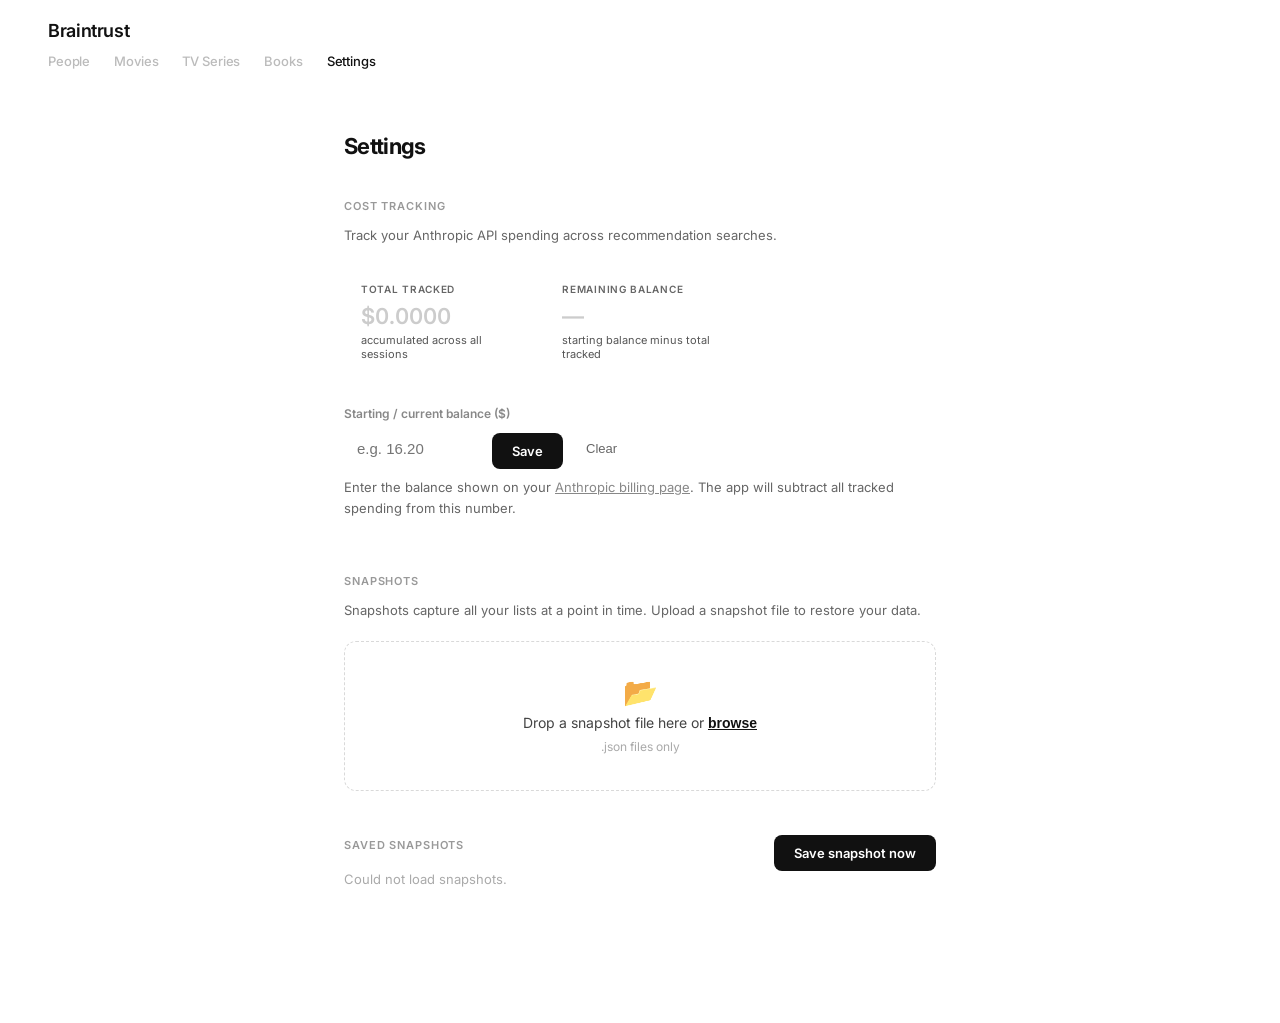
==== settings.html @ 2f17601c "v1.2.0 — Batch recommendations, cost tracking, model toggle, grain persistence - Recommendation engi" ====
<!DOCTYPE html>
<html lang="en">
<head>
  <meta charset="UTF-8" />
  <meta name="viewport" content="width=device-width, initial-scale=1.0" />
  <title>Braintrust — Settings</title>
  <link rel="icon" type="image/svg+xml" href="favicon.svg" />
  <link rel="preconnect" href="https://fonts.googleapis.com" />
  <link rel="preconnect" href="https://fonts.gstatic.com" crossorigin />
  <link href="https://fonts.googleapis.com/css2?family=Inter:wght@300;400;500;600;900&family=Oswald:wght@700&family=Playfair+Display:wght@800&display=swap" rel="stylesheet" />
  <link rel="stylesheet" href="styles.css" />
</head>
<body>
  <header>
    <h1>Braintrust</h1>
    <nav>
      <a href="index.html" class="nav-link">People</a>
      <a href="movies.html" class="nav-link">Movies</a>
      <a href="tv-series.html" class="nav-link">TV Series</a>
      <a href="books.html" class="nav-link">Books</a>
      <a href="settings.html" class="nav-link active">Settings</a>
    </nav>
  </header>

  <main class="settings-main">
    <h2 class="settings-title">Settings</h2>

    <section class="settings-section">
      <h3 class="settings-section-title">Cost Tracking</h3>
      <p class="settings-section-desc">Track your Anthropic API spending across recommendation searches.</p>

      <div class="cost-tracking-grid">
        <div class="cost-stat-card" id="cost-stat-tracked">
          <div class="cost-stat-label">Total tracked</div>
          <div class="cost-stat-value" id="cost-total-tracked">—</div>
          <div class="cost-stat-sub">accumulated across all sessions</div>
        </div>
        <div class="cost-stat-card" id="cost-stat-remaining">
          <div class="cost-stat-label">Remaining balance</div>
          <div class="cost-stat-value" id="cost-remaining-value">—</div>
          <div class="cost-stat-sub">starting balance minus total tracked</div>
        </div>
      </div>

      <div class="cost-balance-row">
        <label class="settings-label" for="starting-balance-input">Starting / current balance ($)</label>
        <div class="cost-balance-input-row">
          <input type="number" id="starting-balance-input" class="cost-balance-input" min="0" step="0.01" placeholder="e.g. 16.20" />
          <button class="snap-restore-btn" id="save-balance-btn">Save</button>
          <button class="cost-balance-clear-btn" id="clear-balance-btn">Clear</button>
        </div>
        <p class="settings-section-desc" style="margin-top:8px">Enter the balance shown on your <a href="https://console.anthropic.com/settings/billing" target="_blank" class="settings-link">Anthropic billing page</a>. The app will subtract all tracked spending from this number.</p>
      </div>
    </section>

    <section class="settings-section">
      <h3 class="settings-section-title">Snapshots</h3>
      <p class="settings-section-desc">Snapshots capture all your lists at a point in time. Upload a snapshot file to restore your data.</p>

      <div class="snapshot-upload" id="snapshot-upload">
        <input type="file" id="snapshot-file" accept=".json" hidden />
        <div class="snapshot-drop-zone" id="snapshot-drop-zone">
          <span class="snapshot-drop-icon">📂</span>
          <span class="snapshot-drop-label">Drop a snapshot file here or <button class="snapshot-browse-btn" id="snapshot-browse-btn">browse</button></span>
          <span class="snapshot-drop-hint">.json files only</span>
        </div>
      </div>

      <div class="snapshot-preview" id="snapshot-preview" hidden></div>

      <div style="display:flex;align-items:center;justify-content:space-between;margin-top:40px">
        <div class="settings-section-title" style="margin-top:0">Saved snapshots</div>
        <button class="snap-restore-btn" id="save-snapshot-btn">Save snapshot now</button>
      </div>
      <div class="snapshot-list" id="snapshot-list">
        <span class="snapshot-list-empty">Loading…</span>
      </div>
    </section>
  </main>

  <script src="settings-app.js"></script>
</body>
</html>
---- styles.css ----
*, *::before, *::after {
  box-sizing: border-box;
  margin: 0;
  padding: 0;
}

html, body {
  min-height: 100%;
}

body {
  font-family: 'Inter', sans-serif;
  background: #fff;
  color: #111;
  -webkit-font-smoothing: antialiased;
}

header {
  padding: 20px 48px 16px;
  display: flex;
  flex-wrap: wrap;
  align-items: flex-start;
  gap: 0;
}

.header-grid-nav {
  display: none;
  gap: 4px;
  margin-top: 10px;
  width: 100%;
  opacity: 0;
  transform: translateY(-4px);
  transition: opacity 0.2s ease, transform 0.2s ease;
}

.header-grid-nav.visible {
  display: flex;
  opacity: 1;
  transform: translateY(0);
}

.grid-nav-btn.compact {
  padding: 6px 14px;
  font-size: 12px;
  border-radius: 8px;
}

.grid-nav-btn.compact .grid-nav-icon {
  font-size: 16px;
}

header h1 {
  font-size: 18px;
  font-weight: 600;
  letter-spacing: -0.02em;
  color: #111;
  width: 100%;
}

nav {
  display: flex;
  gap: 24px;
  margin-top: 12px;
}

.nav-link {
  font-size: 13px;
  font-weight: 500;
  color: #bbb;
  text-decoration: none;
  letter-spacing: -0.01em;
}

.nav-link.active {
  color: #111;
}

.nav-link:hover {
  color: #111;
}

main {
  padding: 0 48px 80px;
  min-height: 100vh;
}

.recommendation {
  margin-top: 40px;
  margin-bottom: 64px;
}

.rec-banner {
  position: relative;
  border-radius: 12px;
  overflow: hidden;
}

.rec-bg {
  position: absolute;
  inset: -10%;
  background-size: cover;
  background-position: center;
  filter: blur(32px);
  opacity: 0.55;
}

.rec-overlay {
  position: absolute;
  inset: 0;
  background: linear-gradient(105deg, rgba(0,0,0,0.72) 0%, rgba(0,0,0,0.35) 100%);
}

.rec-content {
  position: relative;
  z-index: 1;
  display: flex;
  align-items: stretch;
  gap: 48px;
  padding: 32px;
}

.rec-poster-wrap {
  position: relative;
  flex-shrink: 0;
  width: 180px;
  aspect-ratio: 2 / 3;
  isolation: isolate;
  box-shadow: 0 16px 48px rgba(0,0,0,0.5);
  border-radius: 4px;
  overflow: hidden;
}

.rec-poster {
  display: block;
  width: 100%;
  height: 100%;
  object-fit: cover;
}

.rec-info {
  display: flex;
  flex-direction: column;
  gap: 0;
}

.rec-heading-row {
  display: flex;
  align-items: center;
  gap: 14px;
  margin-bottom: 14px;
}

.rec-toggle-row {
  display: flex;
  align-items: center;
  gap: 7px;
  margin-bottom: 10px;
  cursor: pointer;
  font-size: 12px;
  color: #888;
  width: fit-content;
}

.rec-toggle-check {
  cursor: pointer;
  accent-color: #888;
}

.rec-enable-toggle {
  display: flex;
  align-items: center;
  cursor: pointer;
  opacity: 0.4;
  transition: opacity 0.15s;
}

.rec-enable-toggle:hover {
  opacity: 0.7;
}

.rec-enable-toggle input {
  width: 14px;
  height: 14px;
  cursor: pointer;
  accent-color: #888;
}


.rec-right-group {
  margin-left: auto;
  display: flex;
  align-items: center;
  gap: 16px;
}

.rec-cost-hint {
  font-size: 11px;
  color: #555;
  letter-spacing: 0.02em;
  white-space: nowrap;
}

.rec-cost-session {
  color: #444;
}

.rec-cost-total {
  color: #3a3a3a;
}

.rec-cost-line2 {
  font-size: 10px;
  color: #444;
  margin-top: 2px;
  display: block;
}

.rec-cost-remaining {
  color: #4a7;
}

.rec-cost-remaining.rec-cost-low {
  color: #c55;
}

.rec-model-toggle {
  display: flex;
  align-items: center;
  gap: 8px;
  cursor: pointer;
  user-select: none;
}

.rec-model-label {
  font-size: 11px;
  font-weight: 600;
  letter-spacing: 0.05em;
  text-transform: uppercase;
  color: #444;
  transition: color 0.2s;
}

.rec-model-label.active {
  color: #ccc;
}

.rec-model-switch {
  width: 36px;
  height: 20px;
  background: rgba(255,255,255,0.1);
  border-radius: 10px;
  position: relative;
  transition: background 0.25s;
  flex-shrink: 0;
}

.rec-model-switch.on {
  background: #4a9;
}

.rec-model-knob {
  position: absolute;
  top: 2px;
  left: 2px;
  width: 16px;
  height: 16px;
  background: #fff;
  border-radius: 50%;
  transition: transform 0.25s;
  box-shadow: 0 1px 3px rgba(0,0,0,0.4);
}

.rec-model-switch.on .rec-model-knob {
  transform: translateX(16px);
}

.rec-heading {
  font-family: 'Playfair Display', Georgia, serif;
  font-size: 22px;
  font-weight: 800;
  letter-spacing: -0.02em;
  color: #999;
  line-height: 1;
}

.watchlist-toggle {
  margin-left: 12px;
  display: flex;
  align-items: center;
  gap: 5px;
  background: none;
  border: none;
  cursor: pointer;
  font-family: 'Inter', sans-serif;
  font-size: 12px;
  font-weight: 500;
  color: #ccc;
  letter-spacing: -0.01em;
  padding: 0;
  transition: color 0.15s;
}

.watchlist-toggle:hover {
  color: #888;
}

.watchlist-toggle.has-items {
  color: rgba(80,200,140,0.8);
}

.watchlist-toggle.has-items:hover {
  color: rgba(80,200,140,1);
}

.watchlist-toggle.active {
  color: rgba(80,200,140,0.95);
}

.watchlist-count {
  font-size: 11px;
}

.ban-toggle {
  margin-left: auto;
  display: flex;
  align-items: center;
  gap: 5px;
  background: none;
  border: none;
  cursor: pointer;
  font-family: 'Inter', sans-serif;
  font-size: 12px;
  font-weight: 500;
  color: #ccc;
  letter-spacing: -0.01em;
  padding: 0;
  transition: color 0.15s;
}

.ban-toggle:hover {
  color: #888;
}

.ban-toggle.has-banned {
  color: rgba(220, 80, 80, 0.7);
}

.ban-toggle.has-banned:hover {
  color: rgba(220, 80, 80, 1);
}

.ban-toggle.active {
  color: rgba(220, 80, 80, 0.9);
}

.ban-count {
  font-size: 11px;
}

.rec-title {
  font-family: 'Playfair Display', Georgia, serif;
  font-weight: 800;
  font-size: 42px;
  color: #fff;
  letter-spacing: -0.01em;
  line-height: 1.1;
}

.rec-meta {
  font-size: 13px;
  color: rgba(255,255,255,0.55);
  margin-top: 8px;
}

.rec-reason {
  margin-top: 16px;
  font-size: 13px;
  line-height: 1.7;
  color: rgba(255,255,255,0.75);
  width: 360px;
}

.rec-writers {
  display: block;
  margin-top: 10px;
  font-size: 11px;
  font-weight: 500;
  letter-spacing: 0.02em;
  text-transform: uppercase;
  color: rgba(255,255,255,0.35);
}

.rec-ratings {
  display: flex;
  gap: 12px;
  margin-top: 14px;
}

.rec-rating-link {
  display: flex;
  align-items: center;
  gap: 6px;
  text-decoration: none;
  opacity: 0.85;
  transition: opacity 0.15s;
}

.rec-rating-link:hover {
  opacity: 1;
}

.rec-rating-logo {
  font-size: 10px;
  font-weight: 700;
  letter-spacing: 0.03em;
  padding: 2px 5px;
  border-radius: 3px;
}

.rec-rating-logo-imdb {
  background: #f5c518;
  color: #000;
}

.rec-rating-logo-rt {
  background: #fa320a;
  color: #fff;
}

.rec-rating-rt-icon {
  display: flex;
  align-items: center;
  line-height: 0;
}

.rec-rating-score {
  font-size: 13px;
  font-weight: 500;
  color: rgba(255,255,255,0.85);
}

.rec-poster-col {
  display: flex;
  flex-direction: column;
  justify-content: space-between;
  gap: 10px;
  flex-shrink: 0;
}

.rec-poster-buttons {
  display: flex;
  flex-direction: column;
  gap: 6px;
  width: 180px;
}

.rec-poster-buttons .rec-btn {
  display: flex;
  align-items: center;
  justify-content: center;
  gap: 7px;
  font-size: 13px;
  height: 36px;
  padding: 0 12px;
  flex: none;
}

.rec-buttons {
  display: flex;
  gap: 10px;
  margin-top: 28px;
}

.rec-btn {
  font-family: 'Inter', sans-serif;
  font-size: 13px;
  font-weight: 500;
  letter-spacing: -0.01em;
  padding: 10px 20px;
  border-radius: 6px;
  border: none;
  cursor: pointer;
  transition: opacity 0.15s;
  white-space: nowrap;
  flex: 1;
  text-align: center;
}

.rec-btn:hover {
  opacity: 0.8;
}

.rec-info-buttons {
  display: flex;
  gap: 8px;
  margin-top: 24px;
}

.rec-info-buttons .rec-btn {
  flex: none;
  display: flex;
  align-items: center;
  gap: 6px;
  font-size: 13px;
  height: 36px;
  padding: 0 14px;
  white-space: nowrap;
}

.rec-btn-primary {
  background: #fff;
  color: #111;
}

.rec-btn-secondary {
  background: rgba(255,255,255,0.15);
  color: #fff;
}

.rec-btn-ban {
  background: rgba(255,60,60,0.18);
  color: rgba(255,120,120,0.9);
}

.rec-btn-watchlist {
  background: rgba(80,200,140,0.18);
  color: rgba(80,200,140,0.95);
}

.rec-btn-maybe {
  background: rgba(160,120,255,0.18);
  color: rgba(180,140,255,0.95);
}

.rec-btn-meh {
  background: rgba(180,180,180,0.18);
  color: rgba(200,200,200,0.95);
}

.banned-overlay {
  position: absolute;
  inset: 0;
  display: flex;
  align-items: center;
  justify-content: center;
  background: rgba(0,0,0,0.38);
  pointer-events: none;
}

.rec-empty {
  font-size: 13px;
  color: #bbb;
}

.rec-banner-loading {
  background: #1a1a1a;
  border-radius: 12px;
  overflow: hidden;
}

.rec-skel-content {
  display: flex;
  align-items: stretch;
  gap: 48px;
  padding: 32px;
  box-sizing: border-box;
}

.rec-skel-poster {
  flex-shrink: 0;
  width: 180px;
  aspect-ratio: 2 / 3;
  border-radius: 4px;
  background: #2e2e2e;
}

.rec-skel-info {
  flex: 1;
  display: flex;
  flex-direction: column;
  min-width: 0;
}

.rec-skel-stills {
  display: flex;
  gap: 6px;
  height: 380px;
  flex-shrink: 0;
  max-width: 55%;
  margin-left: auto;
  overflow: hidden;
  align-self: center;
}

.rec-skel-bar {
  border-radius: 4px;
  background: #2e2e2e;
}

.rec-skel-poster,
.rec-skel-bar {
  position: relative;
  overflow: hidden;
}

.rec-skel-poster::after,
.rec-skel-bar::after {
  content: '';
  position: absolute;
  inset: 0;
  background: linear-gradient(90deg, transparent 0%, rgba(255,255,255,0.07) 50%, transparent 100%);
  background-size: 200% 100%;
  animation: skel-shimmer 1.8s ease-in-out infinite;
}

@keyframes skel-shimmer {
  0%   { background-position: 200% 0; }
  100% { background-position: -200% 0; }
}

.rec-banner-error {
  min-height: 80px;
  border-radius: 12px;
  background: rgba(0,0,0,0.04);
  display: flex;
  align-items: center;
  gap: 16px;
  padding: 0 24px;
  font-size: 13px;
  color: #bbb;
}

.rec-stills {
  display: flex;
  flex-direction: row;
  align-items: center;
  gap: 6px;
  margin-left: auto;
  align-self: center;
  flex-shrink: 0;
  height: 380px;
  overflow-x: auto;
  overflow-y: hidden;
  scrollbar-width: none;
  mask-image: linear-gradient(to left, transparent 0%, black 8%, black 80%, transparent 100%);
  -webkit-mask-image: linear-gradient(to left, transparent 0%, black 8%, black 80%, transparent 100%);
  padding-right: 60px;
  max-width: 55%;
}

.rec-stills::-webkit-scrollbar {
  display: none;
}

.rec-still {
  height: 380px;
  width: auto;
  flex-shrink: 0;
  object-fit: cover;
  display: block;
  border-radius: 4px;
  cursor: default;
  user-select: none;
  -webkit-user-drag: none;
}

.grid-nav {
  display: flex;
  flex-direction: column;
  align-items: center;
  gap: 12px;
  margin-bottom: 48px;
  position: sticky;
  top: 0;
  left: 0;
  right: 0;
  z-index: 50;
  padding: 12px 48px;
  margin-left: -48px;
  margin-right: -48px;
  background: rgba(255, 255, 255, 0.75);
  backdrop-filter: blur(48px) saturate(180%);
  -webkit-backdrop-filter: blur(48px) saturate(180%);
  border-bottom: 1px solid rgba(0, 0, 0, 0.07);
}

.grid-nav-tab-row {
  display: flex;
  align-items: center;
  justify-content: center;
  gap: 10px;
}

.grid-nav-tabs {
  display: flex;
  justify-content: center;
  gap: 0;
  background: rgba(0,0,0,0.04);
  border-radius: 16px;
  padding: 5px;
  width: fit-content;
  position: relative;
}

.grid-nav-slider {
  position: absolute;
  top: 5px;
  height: calc(100% - 10px);
  background: #fff;
  border-radius: 12px;
  box-shadow: 0 2px 12px rgba(0,0,0,0.1), 0 1px 3px rgba(0,0,0,0.08);
  transition: left 0.3s cubic-bezier(0.23, 1, 0.32, 1), width 0.3s cubic-bezier(0.23, 1, 0.32, 1);
  pointer-events: none;
  z-index: 0;
}

.grid-sort-row {
  display: flex;
  align-items: center;
  gap: 4px;
  background: rgba(0,0,0,0.04);
  border-radius: 10px;
  padding: 3px;
}

.grid-add-btn {
  padding: 5px 18px;
  border-radius: 16px;
  border: none;
  background: rgba(0,0,0,0.04);
  font-family: 'Inter', sans-serif;
  font-size: 13px;
  font-weight: 500;
  color: #888;
  cursor: pointer;
  transition: background 0.15s, color 0.15s;
  height: 100%;
  align-self: stretch;
}

.grid-add-btn:hover {
  background: rgba(0,0,0,0.08);
  color: #333;
}

.grid-sort-btn {
  padding: 5px 14px;
  border-radius: 7px;
  border: none;
  background: transparent;
  font-family: 'Inter', sans-serif;
  font-size: 11px;
  font-weight: 500;
  color: #888;
  cursor: pointer;
  transition: background 0.15s, color 0.15s;
}

.grid-sort-btn.active {
  background: #fff;
  color: #111;
  box-shadow: 0 1px 4px rgba(0,0,0,0.1);
}

.grid-nav-btn {
  display: flex;
  align-items: center;
  gap: 9px;
  padding: 11px 22px;
  border-radius: 12px;
  border: none;
  background: transparent;
  font-family: 'Inter', sans-serif;
  font-size: 13px;
  font-weight: 500;
  letter-spacing: -0.01em;
  color: #999;
  cursor: pointer;
  transition: color 0.2s, background 0.2s, box-shadow 0.2s;
  white-space: nowrap;
}

.grid-nav-icon {
  font-size: 24px;
  line-height: 1;
}

.grid-nav-btn:hover {
  color: #333;
}

.grid-nav-btn {
  position: relative;
  z-index: 1;
}

.grid-nav-btn.active {
  color: #111;
}

.grid-nav-btn.drop-target {
  outline: 2px dashed rgba(0,0,0,0.15);
  outline-offset: -3px;
  transition: outline-color 0.15s, background 0.15s, transform 0.15s;
}

.grid-nav-btn.drop-hover {
  outline-color: rgba(0,0,0,0.5);
  background: rgba(0,0,0,0.06);
  transform: scale(1.06);
  color: #111;
}

.grid-nav-count {
  font-size: 11px;
  font-weight: 600;
  letter-spacing: 0;
  padding: 2px 7px;
  border-radius: 20px;
  background: rgba(0,0,0,0.07);
  color: #777;
  transition: background 0.2s, color 0.2s;
}

.grid-nav-btn.active .grid-nav-count {
  background: rgba(0,0,0,0.08);
  color: #333;
}

.grid {
  display: grid;
  grid-template-columns: repeat(auto-fill, minmax(220px, 1fr));
  gap: 40px 32px;
}

.grid-empty {
  grid-column: 1 / -1;
  display: flex;
  flex-direction: column;
  align-items: center;
  justify-content: center;
  min-height: 80vh;
  gap: 20px;
  user-select: none;
}

.grid-empty img {
  width: 660px;
  opacity: 0.85;
}

.grid-empty-label {
  font-family: 'Inter', sans-serif;
  font-size: 15px;
  font-weight: 500;
  color: #bbb;
  letter-spacing: 0.01em;
}

.card {
  display: flex;
  flex-direction: column;
  gap: 14px;
}

.card-image {
  width: 100%;
  aspect-ratio: 1 / 1;
  object-fit: cover;
  user-select: none;
  -webkit-user-drag: none;
  display: block;
  background: #f0f0f0;
}

.movie-poster {
  aspect-ratio: 2 / 3;
  display: block;
  width: 100%;
}

.poster-wrap {
  position: relative;
  display: block;
}

.card-remove-btn {
  position: absolute;
  top: 6px;
  right: 6px;
  width: 26px;
  height: 26px;
  border-radius: 50%;
  border: none;
  background: rgba(0,0,0,0.6);
  color: rgba(255,255,255,0.85);
  font-size: 11px;
  line-height: 1;
  cursor: pointer;
  opacity: 0;
  transition: opacity 0.15s ease;
  display: flex;
  align-items: center;
  justify-content: center;
  z-index: 10;
}

.movie-card:hover .card-remove-btn {
  opacity: 1;
}

.card-remove-btn:hover {
  background: rgba(220,50,50,0.75);
  color: #fff;
}

/* Standards shelf */
#standards-wrap {
  margin-bottom: 40px;
}

.standards-header {
  display: flex;
  align-items: baseline;
  gap: 10px;
  margin-bottom: 16px;
}

.standards-title {
  font-family: 'Inter', sans-serif;
  font-size: 11px;
  font-weight: 600;
  letter-spacing: 0.08em;
  text-transform: uppercase;
  color: #999;
}

.standards-count {
  font-family: 'Inter', sans-serif;
  font-size: 11px;
  color: #bbb;
}

.standards-slots {
  display: grid;
  grid-template-columns: repeat(12, 1fr);
  gap: 10px;
}

.standards-slot {
  aspect-ratio: 2 / 3;
  border-radius: 6px;
  overflow: hidden;
  position: relative;
}

.standards-slot.empty {
  background: rgba(0,0,0,0.04);
  border: 1.5px dashed rgba(0,0,0,0.12);
  display: flex;
  align-items: center;
  justify-content: center;
  transition: border-color 0.15s, background 0.15s;
}

#standards-wrap.drag-active .standards-slot.empty {
  border-color: rgba(0,0,0,0.25);
  background: rgba(0,0,0,0.06);
}

#standards-wrap.drag-active .standards-slot.empty.drop-hover {
  border-color: #ffd700;
  background: rgba(255,215,0,0.1);
}

#standards-wrap.drag-active .standards-slot.empty.drop-hover .standards-slot-plus {
  color: #ffd700;
}

.standards-slot-plus {
  font-size: 18px;
  color: rgba(0,0,0,0.15);
  line-height: 1;
  pointer-events: none;
}

.standards-slot.filled {
  cursor: grab;
}

.standards-slot.filled:active {
  cursor: grabbing;
}

.standards-slot.filled img {
  width: 100%;
  height: 100%;
  object-fit: cover;
  display: block;
}

.standards-slot-remove {
  position: absolute;
  top: 3px;
  right: 3px;
  width: 20px;
  height: 20px;
  border-radius: 50%;
  border: none;
  background: rgba(0,0,0,0.6);
  color: rgba(255,255,255,0.9);
  font-size: 9px;
  cursor: pointer;
  opacity: 0;
  display: flex;
  align-items: center;
  justify-content: center;
  transition: opacity 0.15s;
  z-index: 2;
}

.standards-slot.filled:hover .standards-slot-remove {
  opacity: 1;
}

/* Star button on collection cards */
.card-star-btn {
  position: absolute;
  top: 6px;
  left: 6px;
  width: 26px;
  height: 26px;
  border-radius: 50%;
  border: none;
  background: rgba(0,0,0,0.55);
  color: rgba(255,220,50,0.5);
  font-size: 13px;
  line-height: 1;
  cursor: pointer;
  opacity: 0;
  transition: opacity 0.15s, color 0.15s;
  display: flex;
  align-items: center;
  justify-content: center;
  z-index: 10;
}

.movie-card:hover .card-star-btn {
  opacity: 1;
}

.card-star-btn.active {
  opacity: 1;
  color: #ffd700;
}

.card-star-btn:hover {
  color: #ffd700;
}

.poster-texture {
  position: absolute;
  inset: 0;
  pointer-events: none;
  background-size: 100% 100%;
  opacity: 0.45;
  transition: opacity 0.4s ease;
}

.poster-texture-hl {
  mix-blend-mode: screen;
  opacity: 0.50;
}

.poster-texture-sh {
  mix-blend-mode: multiply;
}

#undo-toast {
  position: fixed;
  bottom: 32px;
  left: 50%;
  transform: translateX(-50%) translateY(12px);
  background: #1a1a1a;
  border: 1px solid rgba(255,255,255,0.1);
  color: #eee;
  padding: 12px 16px;
  border-radius: 10px;
  display: flex;
  align-items: center;
  gap: 14px;
  font-family: 'Inter', sans-serif;
  font-size: 13px;
  opacity: 0;
  pointer-events: none;
  transition: opacity 0.2s ease, transform 0.2s ease;
  z-index: 1000;
  white-space: nowrap;
  box-shadow: 0 4px 24px rgba(0,0,0,0.4);
}

#undo-toast.visible {
  opacity: 1;
  transform: translateX(-50%) translateY(0);
  pointer-events: auto;
}

#undo-toast button {
  background: rgba(255,255,255,0.12);
  border: none;
  color: #fff;
  font-family: 'Inter', sans-serif;
  font-size: 12px;
  font-weight: 600;
  padding: 4px 10px;
  border-radius: 5px;
  cursor: pointer;
  letter-spacing: 0.02em;
}

#undo-toast button:hover {
  background: rgba(255,255,255,0.22);
}

/* Settings */
.settings-main {
  max-width: 640px;
  margin: 0 auto;
  padding: 48px 24px 80px;
}

.settings-title {
  font-family: 'Inter', sans-serif;
  font-size: 22px;
  font-weight: 700;
  letter-spacing: -0.03em;
  color: #111;
  margin-bottom: 40px;
}

.settings-section {
  margin-bottom: 56px;
}

.cost-tracking-grid {
  display: grid;
  grid-template-columns: repeat(3, 1fr);
  gap: 12px;
  margin-bottom: 28px;
}

.cost-stat-card {
  background: rgba(255,255,255,0.04);
  border: 1px solid rgba(255,255,255,0.07);
  border-radius: 10px;
  padding: 16px;
}

.cost-stat-label {
  font-size: 10px;
  font-weight: 600;
  letter-spacing: 0.07em;
  text-transform: uppercase;
  color: #666;
  margin-bottom: 8px;
}

.cost-stat-month {
  font-weight: 400;
  letter-spacing: 0;
  text-transform: none;
  color: #555;
}

.cost-stat-value {
  font-size: 22px;
  font-weight: 600;
  color: #ccc;
  margin-bottom: 4px;
  font-variant-numeric: tabular-nums;
}

.cost-stat-sub {
  font-size: 11px;
  color: #555;
}

.cost-balance-row {
  margin-top: 4px;
}

.settings-label {
  display: block;
  font-size: 12px;
  font-weight: 600;
  color: #888;
  margin-bottom: 8px;
}

.cost-balance-input-row {
  display: flex;
  align-items: center;
  gap: 8px;
}

.cost-balance-input {
  width: 140px;
  padding: 8px 12px;
  background: rgba(255,255,255,0.06);
  border: 1px solid rgba(255,255,255,0.1);
  border-radius: 8px;
  color: #ccc;
  font-size: 15px;
  font-variant-numeric: tabular-nums;
}

.cost-balance-input:focus {
  outline: none;
  border-color: rgba(255,255,255,0.2);
}

.cost-balance-clear-btn {
  background: none;
  border: 1px solid rgba(255,255,255,0.1);
  border-radius: 8px;
  color: #666;
  font-size: 13px;
  padding: 8px 14px;
  cursor: pointer;
}

.cost-balance-clear-btn:hover {
  color: #aaa;
  border-color: rgba(255,255,255,0.2);
}

.settings-link {
  color: #888;
  text-decoration: underline;
}

.settings-checkbox-row {
  display: flex;
  align-items: center;
  gap: 10px;
  cursor: pointer;
}

.settings-checkbox-label {
  font-size: 13px;
  color: #aaa;
}

.settings-section-title {
  font-family: 'Inter', sans-serif;
  font-size: 11px;
  font-weight: 600;
  letter-spacing: 0.08em;
  text-transform: uppercase;
  color: #999;
  margin-bottom: 12px;
}

.settings-section-desc {
  font-size: 13px;
  color: #666;
  line-height: 1.6;
  margin-bottom: 20px;
}

.snapshot-drop-zone {
  border: 1.5px dashed rgba(0,0,0,0.15);
  border-radius: 12px;
  padding: 36px 24px;
  display: flex;
  flex-direction: column;
  align-items: center;
  gap: 8px;
  cursor: pointer;
  transition: border-color 0.15s, background 0.15s;
}

.snapshot-drop-zone.drag-over {
  border-color: #666;
  background: rgba(0,0,0,0.03);
}

.snapshot-drop-icon {
  font-size: 28px;
  line-height: 1;
}

.snapshot-drop-label {
  font-size: 14px;
  color: #444;
}

.snapshot-browse-btn {
  background: none;
  border: none;
  color: #111;
  font-size: 14px;
  font-weight: 600;
  cursor: pointer;
  text-decoration: underline;
  padding: 0;
}

.snapshot-drop-hint {
  font-size: 12px;
  color: #aaa;
}

.snapshot-preview {
  margin-top: 16px;
  background: #f5f5f5;
  border-radius: 10px;
  padding: 20px;
}

.snap-preview-header {
  margin-bottom: 16px;
}

.snap-preview-label {
  font-size: 14px;
  font-weight: 600;
  color: #111;
  margin-bottom: 6px;
}

.snap-preview-counts {
  display: flex;
  gap: 16px;
  font-size: 13px;
  color: #555;
  flex-wrap: wrap;
}

.snap-restore-btn {
  margin-top: 4px;
  background: #111;
  color: #fff;
  border: none;
  border-radius: 8px;
  padding: 10px 20px;
  font-family: 'Inter', sans-serif;
  font-size: 13px;
  font-weight: 600;
  cursor: pointer;
  transition: background 0.15s;
}

.snap-restore-btn:hover {
  background: #333;
}

.snap-restore-btn:disabled {
  background: #4caf50;
  cursor: default;
}

.snap-error {
  font-size: 13px;
  color: #c00;
}

.snapshot-list {
  display: flex;
  flex-direction: column;
  gap: 8px;
}

.snapshot-list-empty {
  font-size: 13px;
  color: #aaa;
}

.snap-row {
  display: flex;
  align-items: center;
  justify-content: space-between;
  gap: 16px;
  padding: 14px 16px;
  background: #f5f5f5;
  border-radius: 10px;
}

.snap-row-info {
  display: flex;
  flex-direction: column;
  gap: 4px;
  min-width: 0;
}

.snap-row-label {
  font-size: 13px;
  font-weight: 500;
  color: #111;
  white-space: nowrap;
  overflow: hidden;
  text-overflow: ellipsis;
}

.snap-row-counts {
  font-size: 12px;
  color: #888;
}

.snap-row-btn {
  flex-shrink: 0;
  background: #111;
  color: #fff;
  border: none;
  border-radius: 7px;
  padding: 7px 14px;
  font-family: 'Inter', sans-serif;
  font-size: 12px;
  font-weight: 600;
  cursor: pointer;
  transition: background 0.15s;
}

.snap-row-btn:hover {
  background: #333;
}

.snap-row-btn:disabled {
  background: #4caf50;
  cursor: default;
}

.grain-control {
  position: fixed;
  top: 68px;
  right: 48px;
  display: flex;
  align-items: center;
  gap: 12px;
  z-index: 10;
}

.texture-toggle {
  font-family: 'Inter', sans-serif;
  font-size: 13px;
  font-weight: 500;
  letter-spacing: -0.01em;
  color: #111;
  background: none;
  border: none;
  cursor: pointer;
  padding: 0;
  transition: color 0.15s;
  white-space: nowrap;
}

.texture-toggle.inactive {
  color: #bbb;
}

.texture-toggle:hover {
  color: #111;
}

.grain-slider {
  width: 72px;
  height: 2px;
  -webkit-appearance: none;
  appearance: none;
  background: #ccc;
  outline: none;
  cursor: pointer;
  transition: opacity 0.2s;
}

.grain-slider:disabled {
  opacity: 0.25;
  cursor: default;
}

.grain-value {
  font-family: 'Inter', sans-serif;
  font-size: 11px;
  font-weight: 500;
  color: #bbb;
  letter-spacing: -0.01em;
  min-width: 30px;
  text-align: right;
}

.grain-label {
  font-family: 'Inter', sans-serif;
  font-size: 13px;
  font-weight: 500;
  letter-spacing: -0.01em;
  color: #bbb;
}

.grain-slider::-webkit-slider-thumb {
  -webkit-appearance: none;
  width: 10px;
  height: 10px;
  border-radius: 50%;
  background: #111;
  cursor: pointer;
}

.grain-slider::-moz-range-thumb {
  width: 10px;
  height: 10px;
  border-radius: 50%;
  background: #111;
  border: none;
  cursor: pointer;
}

.movie-card,
.people-card {
  position: relative;
  background: #fff;
  box-shadow: 0 2px 12px rgba(0,0,0,0.1);
  will-change: transform;
  border-bottom-left-radius: 8px;
  border-bottom-right-radius: 8px;
  overflow: hidden;
}

.movie-card {
  gap: 8px;
}

.movie-card .card-info {
  padding: 0 0 8px 4px;
  margin-top: 0;
  background: #fff;
}

.people-card .card-info {
  padding: 0 0 8px 4px;
  margin-top: 0;
}

.movie-card .card-name {
  font-family: 'Playfair Display', Georgia, serif;
  font-weight: 800;
  font-size: 14px;
  letter-spacing: 0;
}

.people-card .card-name {
  font-family: 'Playfair Display', Georgia, serif;
  font-weight: 600;
  font-size: 14px;
  letter-spacing: 0;
}

.movie-card .card-trade {
  font-size: 12px;
  margin-top: 0;
}

.people-card .card-trade {
  font-size: 12px;
  margin-top: 0;
}

.card-sheen {
  position: absolute;
  inset: 0;
  pointer-events: none;
  opacity: 0;
  transition: opacity 0.3s ease;
  z-index: 2;
}

.card-info {
  display: flex;
  flex-direction: column;
  gap: 0;
}

.card-name {
  font-size: 14px;
  font-weight: 500;
  letter-spacing: -0.01em;
  color: #111;
}

.card-trade {
  font-size: 13px;
  font-weight: 400;
  color: #888;
}

/* Modal */

.modal-backdrop {
  display: none;
  position: fixed;
  inset: 0 0 500px 0;
  background: rgba(0, 0, 0, 0.25);
  backdrop-filter: blur(12px);
  -webkit-backdrop-filter: blur(12px);
  z-index: 100;
  align-items: center;
  justify-content: center;
}

.modal-backdrop.open {
  display: flex;
  gap: 16px;
}

.modal {
  position: relative;
  background: #fff;
  max-width: 780px;
  width: calc(100% - 48px);
  max-height: calc(100vh - 500px - 48px);
  overflow-y: auto;
}

.modal-body {
  display: flex;
  flex-direction: row;
  align-items: stretch;
}

/* Person nav tiles */

.modal-nav {
  width: 120px;
  flex-shrink: 0;
  display: flex;
  flex-direction: column;
  gap: 10px;
  cursor: pointer;
  opacity: 0.5;
  transition: opacity 0.2s;
  align-self: center;
}

.modal-nav:hover {
  opacity: 1;
}

.modal-nav:empty {
  pointer-events: none;
}

.modal-nav-img {
  width: 100%;
  aspect-ratio: 1 / 1;
  object-fit: cover;
  display: block;
  background: #f0f0f0;
}

.modal-nav-name {
  display: block;
  font-size: 11px;
  font-weight: 500;
  color: #fff;
  letter-spacing: -0.01em;
  text-align: center;
  margin-top: 8px;
}

.modal-nav-trade {
  display: block;
  font-size: 11px;
  color: rgba(255,255,255,0.6);
  text-align: center;
  margin-top: 2px;
}

.modal-close {
  position: absolute;
  top: 16px;
  right: 16px;
  background: none;
  border: none;
  font-size: 16px;
  color: #888;
  cursor: pointer;
  padding: 4px;
  line-height: 1;
  z-index: 1;
}

.modal-close:hover {
  color: #111;
}

.modal-image {
  width: 280px;
  flex-shrink: 0;
  display: block;
  object-fit: cover;
  object-position: top;
  align-self: flex-start;
  aspect-ratio: 3 / 4;
}

.modal-info {
  flex: 1;
  padding: 32px 32px 32px;
  display: flex;
  flex-direction: column;
  gap: 4px;
  overflow-y: auto;
}

.modal-name {
  font-size: 16px;
  font-weight: 500;
  letter-spacing: -0.01em;
  color: #111;
}

.modal-trade {
  font-size: 13px;
  font-weight: 400;
  color: #888;
}

.modal-bio {
  margin-top: 14px;
  font-size: 13px;
  font-weight: 400;
  line-height: 1.7;
  color: #444;
}

.modal-works {
  display: none;
}

/* Gallery strip */

.gallery-strip {
  display: none;
  position: fixed;
  bottom: 0;
  left: 0;
  right: 0;
  height: 500px;
  background: #fff;
  z-index: 101;
  overflow: hidden;
}

.gallery-strip.open {
  display: flex;
  align-items: center;
  padding: 24px 0;
}

.gallery-track {
  display: flex;
  flex: 1;
  align-items: center;
  overflow-x: auto;
  scroll-behavior: smooth;
  scrollbar-width: none;
  gap: 8px;
}

.gallery-track::-webkit-scrollbar {
  display: none;
}

.gallery-track img {
  height: calc(500px - 48px);
  width: auto;
  flex-shrink: 0;
  object-fit: cover;
  display: block;
  background: #f0f0f0;
}

.gallery-arrow {
  position: relative;
  z-index: 1;
  width: 56px;
  flex-shrink: 0;
  background: #fff;
  border: none;
  font-size: 18px;
  color: #111;
  cursor: pointer;
  transition: background 0.15s;
}

.gallery-arrow:hover {
  background: #f5f5f5;
}

.card {
  cursor: pointer;
}

.sortable-ghost {
  opacity: 0;
}

.standards-slot-ghost {
  opacity: 0.3;
}

.ctx-menu {
  display: none;
  position: fixed;
  z-index: 9999;
  background: #1c1c1e;
  border: 1px solid rgba(255,255,255,0.1);
  border-radius: 10px;
  padding: 4px;
  box-shadow: 0 8px 32px rgba(0,0,0,0.6);
  min-width: 160px;
}

.ctx-item {
  display: block;
  width: 100%;
  padding: 8px 14px;
  background: none;
  border: none;
  border-radius: 7px;
  color: rgba(255,255,255,0.88);
  font-size: 13px;
  font-family: inherit;
  text-align: left;
  cursor: pointer;
  white-space: nowrap;
}

.ctx-item:hover {
  background: rgba(255,255,255,0.1);
}

.ctx-divider {
  height: 1px;
  background: rgba(255,255,255,0.1);
  margin: 4px 0;
}

/* ── Film search modal ─────────────────────────────────────────────────────── */
.search-modal-backdrop {
  position: fixed;
  inset: 0;
  z-index: 10000;
  background: rgba(0,0,0,0.6);
  display: flex;
  align-items: flex-start;
  justify-content: center;
  padding-top: 80px;
  backdrop-filter: blur(6px);
}

.search-modal {
  background: #1c1c1e;
  border: 1px solid rgba(255,255,255,0.1);
  border-radius: 16px;
  width: 560px;
  max-width: calc(100vw - 32px);
  box-shadow: 0 24px 64px rgba(0,0,0,0.7);
  overflow: hidden;
}

.search-modal-header {
  display: flex;
  align-items: center;
  gap: 12px;
  padding: 16px 16px 16px 20px;
  border-bottom: 1px solid rgba(255,255,255,0.08);
}

.search-input {
  flex: 1;
  background: none;
  border: none;
  outline: none;
  color: #fff;
  font-size: 16px;
  font-family: inherit;
  caret-color: #fff;
}

.search-input::placeholder {
  color: rgba(255,255,255,0.3);
}

.search-modal-close {
  background: none;
  border: none;
  color: rgba(255,255,255,0.4);
  font-size: 16px;
  cursor: pointer;
  padding: 4px 8px;
  border-radius: 6px;
  line-height: 1;
}

.search-modal-close:hover {
  color: #fff;
  background: rgba(255,255,255,0.08);
}

.search-results {
  max-height: 440px;
  overflow-y: auto;
  padding: 6px 0;
}

.search-empty {
  padding: 24px;
  text-align: center;
  color: rgba(255,255,255,0.35);
  font-size: 14px;
}

.search-result-row {
  display: flex;
  align-items: center;
  gap: 14px;
  padding: 8px 16px;
  cursor: pointer;
  transition: background 0.12s;
}

.search-result-row:hover {
  background: rgba(255,255,255,0.07);
}

.search-result-poster {
  flex-shrink: 0;
  width: 40px;
  height: 60px;
  border-radius: 4px;
  overflow: hidden;
  background: #2e2e2e;
}

.search-result-poster img {
  width: 100%;
  height: 100%;
  object-fit: cover;
  display: block;
}

.search-result-info {
  flex: 1;
  display: flex;
  flex-direction: column;
  gap: 3px;
  min-width: 0;
}

.search-result-title {
  font-size: 14px;
  font-weight: 500;
  color: #fff;
  white-space: nowrap;
  overflow: hidden;
  text-overflow: ellipsis;
}

.search-result-year {
  font-size: 12px;
  color: rgba(255,255,255,0.4);
}

.search-result-ratings {
  display: flex;
  flex-direction: column;
  align-items: flex-end;
  gap: 4px;
  flex-shrink: 0;
}

.search-add-btn {
  flex-shrink: 0;
  margin-left: 12px;
  padding: 6px 16px;
  background: #2d6a3f;
  color: #fff;
  border: none;
  border-radius: 7px;
  font-size: 13px;
  font-weight: 600;
  cursor: pointer;
  transition: background 0.15s;
  align-self: center;
}

.search-add-btn:hover {
  background: #38854f;
}

.search-add-btn.search-add-btn-exists {
  background: rgba(255,255,255,0.06);
  color: #666;
  cursor: default;
  font-size: 11px;
}

.search-rating-badge {
  font-size: 11px;
  font-weight: 600;
  padding: 2px 7px;
  border-radius: 5px;
  white-space: nowrap;
}

.search-rating-imdb {
  background: #f5c518;
  color: #000;
}

.search-rating-tmdb {
  background: rgba(255,255,255,0.12);
  color: rgba(255,255,255,0.8);
}

.search-rating-rt {
  background: rgba(255,255,255,0.08);
  color: rgba(255,255,255,0.7);
}

.sort-locked .movie-card,
.sort-locked .movie-card * {
  cursor: default !important;
}

.grid:not(.sort-locked) .movie-card {
  cursor: grab;
}

.grid:not(.sort-locked) .movie-card:active {
  cursor: grabbing;
}

@media (max-width: 640px) {
  header {
    padding: 32px 24px 24px;
  }

  main {
    padding: 0 24px 60px;
  }

  .grid {
    grid-template-columns: repeat(2, 1fr);
    gap: 28px 20px;
  }

  .modal-backdrop {
    inset: 0;
    backdrop-filter: none;
    -webkit-backdrop-filter: none;
    background: rgba(0, 0, 0, 0.45);
  }

  .modal {
    max-height: 90vh;
  }

  .modal-body {
    flex-direction: column;
  }

  .modal-image {
    width: 100%;
    height: 260px;
    order: -1;
  }

  .modal-info {
    padding: 20px 24px 24px;
  }

  .modal-works {
    display: grid;
    grid-template-columns: repeat(4, 1fr);
    gap: 4px;
    margin-top: 20px;
  }

  .modal-works img {
    width: 100%;
    aspect-ratio: 1 / 1;
    object-fit: cover;
    display: block;
    background: #f0f0f0;
  }

  .gallery-strip {
    display: none !important;
  }
}

/* ── Movie Modal ──────────────────────────────────────────────────────────── */

.movie-modal-backdrop {
  position: fixed;
  inset: 0;
  background: rgba(0,0,0,0.75);
  backdrop-filter: blur(8px);
  z-index: 1000;
  display: flex;
  align-items: center;
  justify-content: center;
  gap: 16px;
  padding: 40px;
  box-sizing: border-box;
}

.mm-nav-btn {
  flex-shrink: 0;
  width: 44px;
  height: 44px;
  border-radius: 50%;
  border: none;
  background: rgba(255,255,255,0.1);
  color: #fff;
  font-size: 20px;
  cursor: pointer;
  transition: background 0.15s;
  display: flex;
  align-items: center;
  justify-content: center;
  z-index: 1;
}

.mm-nav-btn:hover { background: rgba(255,255,255,0.2); }

.mm-nav-counter {
  position: absolute;
  bottom: 16px;
  left: 50%;
  transform: translateX(-50%);
  font-size: 12px;
  color: rgba(255,255,255,0.4);
  pointer-events: none;
}

.movie-modal {
  position: relative;
  background: #161616;
  border-radius: 16px;
  width: 100%;
  max-width: 900px;
  max-height: 90vh;
  overflow-y: auto;
  position: relative;
  scrollbar-width: none;
}

.movie-modal::-webkit-scrollbar { display: none; }

.movie-modal-close {
  position: sticky;
  top: 16px;
  float: right;
  margin: 16px 16px 0 0;
  width: 32px;
  height: 32px;
  border-radius: 50%;
  background: rgba(255,255,255,0.08);
  border: none;
  color: rgba(255,255,255,0.6);
  font-size: 14px;
  cursor: pointer;
  display: flex;
  align-items: center;
  justify-content: center;
  z-index: 2;
  transition: background 0.15s;
}
.movie-modal-close:hover { background: rgba(255,255,255,0.15); }

.movie-modal-body {
  display: flex;
  gap: 36px;
  padding: 32px;
  padding-top: 8px;
  clear: both;
}

.mm-poster-col { flex-shrink: 0; width: 200px; display: flex; flex-direction: column; gap: 12px; }

.mm-ratings {
  display: flex;
  flex-direction: row;
  gap: 8px;
}

.mm-rating-badge {
  display: flex;
  align-items: center;
  gap: 8px;
  padding: 8px 12px;
  border-radius: 10px;
  background: rgba(255,255,255,0.06);
  font-size: 14px;
  font-weight: 600;
  color: #fff;
  text-decoration: none;
}

.mm-rating-imdb { background: rgba(245,197,24,0.15); color: #f5c518; }
.mm-rating-imdb:hover { background: rgba(245,197,24,0.25); }

.mm-rating-logo {
  background: #f5c518;
  color: #000;
  font-size: 10px;
  font-weight: 800;
  padding: 2px 5px;
  border-radius: 4px;
  letter-spacing: 0.02em;
}

.mm-rating-rt { background: rgba(255,255,255,0.06); }
.mm-rating-rt:hover { background: rgba(255,255,255,0.12); }

.mm-poster {
  width: 200px;
  aspect-ratio: 2 / 3;
  object-fit: cover;
  border-radius: 8px;
  display: block;
}

.mm-info {
  flex: 1;
  min-width: 0;
  display: flex;
  flex-direction: column;
}

.mm-title {
  font-family: 'Playfair Display', serif;
  font-size: 28px;
  font-weight: 800;
  color: #fff;
  line-height: 1.2;
  margin-top: 4px;
}

.mm-meta {
  font-size: 13px;
  color: rgba(255,255,255,0.45);
  margin-top: 6px;
}

.mm-genres {
  display: flex;
  flex-wrap: wrap;
  gap: 6px;
  margin-top: 12px;
}

.mm-genre-tag {
  font-size: 11px;
  font-weight: 500;
  color: rgba(255,255,255,0.5);
  background: rgba(255,255,255,0.07);
  border-radius: 4px;
  padding: 3px 8px;
}

.mm-tagline {
  font-size: 14px;
  font-style: italic;
  color: rgba(255,255,255,0.55);
  margin-top: 14px;
  line-height: 1.5;
}

.mm-overview {
  font-size: 14px;
  color: rgba(255,255,255,0.75);
  line-height: 1.7;
  margin-top: 12px;
}

.mm-section-label {
  font-size: 10px;
  font-weight: 600;
  letter-spacing: 0.15em;
  text-transform: uppercase;
  color: rgba(255,255,255,0.3);
  margin-top: 28px;
  margin-bottom: 12px;
}

.mm-cast {
  display: flex;
  gap: 14px;
  overflow-x: auto;
  scrollbar-width: none;
  padding-bottom: 4px;
}
.mm-cast::-webkit-scrollbar { display: none; }

.mm-cast-item { flex-shrink: 0; width: 72px; text-align: center; text-decoration: none; color: inherit; cursor: pointer; }
.mm-cast-item:hover .mm-cast-photo { outline: 2px solid rgba(255,255,255,0.4); }
.mm-cast-item:hover .mm-cast-name  { color: rgba(255,255,255,0.95); }

.mm-cast-photo {
  width: 72px;
  height: 72px;
  border-radius: 50%;
  overflow: hidden;
  background: rgba(255,255,255,0.06);
  margin-bottom: 6px;
}
.mm-cast-photo img { width: 100%; height: 100%; object-fit: cover; display: block; }

.mm-cast-photo-blank {
  display: flex;
  align-items: center;
  justify-content: center;
  font-size: 22px;
  color: rgba(255,255,255,0.25);
}

.mm-cast-name { font-size: 11px; font-weight: 500; color: rgba(255,255,255,0.7); line-height: 1.3; }
.mm-cast-character { font-size: 10px; color: rgba(255,255,255,0.35); margin-top: 2px; line-height: 1.3; }

.mm-crew {
  display: grid;
  grid-template-columns: 1fr 1fr;
  gap: 10px 24px;
  margin-bottom: 8px;
}

.mm-crew-row { display: flex; flex-direction: column; gap: 2px; text-decoration: none; color: inherit; cursor: pointer; }
.mm-crew-row:hover .mm-crew-name { color: rgba(255,255,255,0.95); }
.mm-crew-role { font-size: 10px; font-weight: 600; letter-spacing: 0.08em; text-transform: uppercase; color: rgba(255,255,255,0.3); }
.mm-crew-name { font-size: 13px; color: rgba(255,255,255,0.7); }

.mm-loading-bar {
  height: 12px;
  border-radius: 4px;
  background: rgba(255,255,255,0.07);
  margin-top: 12px;
  width: 100%;
}
.mm-skel-rating  { width: 72px; height: 28px; border-radius: 6px; margin-top: 0; flex-shrink: 0; }
.mm-skel-tag     { width: 72px; height: 22px; border-radius: 11px; margin-top: 0; flex-shrink: 0; }
.mm-skel-tagline { width: 70%; height: 12px; margin-top: 12px; }
.mm-skel-label   { width: 60px; height: 10px; margin-top: 24px; margin-bottom: 12px; }
.mm-skel-circle  { border-radius: 50% !important; width: 72px; height: 72px; margin-top: 0; flex-shrink: 0; }
.mm-skel-cast-name { width: 80%; height: 9px; margin-top: 6px; }
.mm-skel-cast-char { width: 60%; height: 8px; margin-top: 4px; }
.mm-skel-crew-role { width: 40%; height: 9px; margin-top: 0; }
.mm-skel-crew-name { width: 55%; height: 11px; margin-top: 0; }

/* ── Cinema Persona ───────────────────────────────────────────────────────── */

#persona-wrap {
  margin: 40px 0 32px;
}

.persona-card {
  border-radius: 16px;
  overflow: hidden;
  background: #0d0d0d;
  position: relative;
}

.persona-room-wrap {
  position: relative;
  width: 100%;
  aspect-ratio: 2 / 1;
  background: #111;
  overflow: hidden;
}

.persona-room-img {
  position: absolute;
  inset: 0;
  width: 100%;
  height: 100%;
  object-fit: cover;
  opacity: 0;
  transition: opacity 1s ease;
  display: block;
}

.persona-room-img.loaded {
  opacity: 1;
}

/* Gradient vignette — always present so text stays readable */
.persona-room-wrap::after {
  content: '';
  position: absolute;
  inset: 0;
  background:
    linear-gradient(to top,  rgba(0,0,0,0.92) 0%, rgba(0,0,0,0.4) 45%, rgba(0,0,0,0.0) 70%),
    linear-gradient(to right, rgba(0,0,0,0.3) 0%, rgba(0,0,0,0) 40%);
  pointer-events: none;
  z-index: 1;
}

.persona-overlay {
  position: absolute;
  bottom: 0;
  left: 0;
  right: 0;
  padding: 40px 40px 36px;
  z-index: 2;
}

.persona-label {
  font-family: 'Inter', sans-serif;
  font-size: 10px;
  font-weight: 600;
  letter-spacing: 0.18em;
  text-transform: uppercase;
  color: rgba(255,255,255,0.45);
  margin-bottom: 6px;
}

.persona-type {
  font-family: 'Playfair Display', serif;
  font-size: 36px;
  font-weight: 800;
  color: #fff;
  line-height: 1.1;
  margin-bottom: 10px;
}

.persona-tagline {
  font-family: 'Inter', sans-serif;
  font-size: 14px;
  font-weight: 400;
  font-style: italic;
  color: rgba(255,255,255,0.7);
  margin-bottom: 10px;
  line-height: 1.5;
}

.persona-description {
  font-family: 'Inter', sans-serif;
  font-size: 13px;
  font-weight: 400;
  color: rgba(255,255,255,0.55);
  line-height: 1.65;
  max-width: 560px;
}

/* Loading shimmer */
.persona-room-shimmer {
  position: absolute;
  inset: 0;
  background: linear-gradient(90deg, #1a1a1a 25%, #252525 50%, #1a1a1a 75%);
  background-size: 200% 100%;
  animation: persona-shimmer 1.6s infinite;
}

@keyframes persona-shimmer {
  0%   { background-position: 200% 0; }
  100% { background-position: -200% 0; }
}

.persona-skel {
  background: rgba(255,255,255,0.08);
  border-radius: 4px;
  display: block;
}

/* Stats bar */
.persona-stats-bar {
  display: flex;
  flex-wrap: wrap;
  gap: 8px;
  padding: 16px 20px;
  background: rgba(0,0,0,0.35);
  border-top: 1px solid rgba(255,255,255,0.06);
}

.persona-stats-loading {
  gap: 10px;
}

.persona-stat-skel {
  height: 36px;
  width: 130px;
  border-radius: 8px;
  background: rgba(255,255,255,0.06);
  animation: persona-shimmer 1.6s infinite;
  background-size: 200% 100%;
  background-image: linear-gradient(90deg, rgba(255,255,255,0.04) 25%, rgba(255,255,255,0.09) 50%, rgba(255,255,255,0.04) 75%);
}

.persona-stat-chip {
  display: flex;
  align-items: center;
  gap: 7px;
  padding: 6px 12px;
  background: rgba(255,255,255,0.06);
  border: 1px solid rgba(255,255,255,0.08);
  border-radius: 8px;
}

.persona-stat-icon {
  font-size: 14px;
  line-height: 1;
}

.persona-stat-label {
  font-size: 13px;
  font-weight: 500;
  color: rgba(255,255,255,0.85);
}

.persona-stat-sub {
  font-size: 11px;
  color: rgba(255,255,255,0.35);
  margin-left: 2px;
}

/* Navigation arrows */
.persona-nav {
  position: absolute;
  top: 50%;
  transform: translateY(-50%);
  z-index: 3;
  background: rgba(0,0,0,0.35);
  border: 1px solid rgba(255,255,255,0.15);
  color: #fff;
  width: 40px;
  height: 40px;
  border-radius: 50%;
  font-size: 18px;
  cursor: pointer;
  display: flex;
  align-items: center;
  justify-content: center;
  opacity: 0;
  transition: opacity 0.2s, background 0.15s;
  backdrop-filter: blur(8px);
}

.persona-room-wrap:hover .persona-nav {
  opacity: 1;
}

.persona-nav:hover {
  background: rgba(0,0,0,0.6);
}

.persona-nav-prev { left: 16px; }
.persona-nav-next { right: 16px; }

.persona-refresh-btn {
  position: absolute;
  top: 14px;
  right: 14px;
  background: rgba(0,0,0,0.45);
  border: none;
  color: rgba(255,255,255,0.7);
  font-size: 18px;
  width: 32px;
  height: 32px;
  border-radius: 50%;
  cursor: pointer;
  display: flex;
  align-items: center;
  justify-content: center;
  opacity: 0;
  transition: opacity 0.2s, color 0.15s;
  z-index: 4;
}
.persona-room-wrap:hover .persona-refresh-btn { opacity: 1; }
.persona-refresh-btn:hover { color: #fff; }

.persona-prompt {
  display: flex;
  align-items: center;
  justify-content: center;
  min-height: 120px;
  background: rgba(0,0,0,0.04);
  border-radius: 12px;
}
.persona-generate-btn {
  background: none;
  border: 1px solid rgba(0,0,0,0.15);
  border-radius: 20px;
  padding: 10px 20px;
  font-size: 13px;
  font-weight: 500;
  cursor: pointer;
  color: rgba(0,0,0,0.5);
  transition: background 0.15s, color 0.15s;
}
.persona-generate-btn:hover { background: rgba(0,0,0,0.06); color: rgba(0,0,0,0.8); }

.persona-hide-btn {
  margin-left: auto;
  background: none;
  border: none;
  font-size: 11px;
  color: rgba(0,0,0,0.3);
  cursor: pointer;
  padding: 2px 4px;
  border-radius: 4px;
  transition: color 0.15s;
}
.persona-hide-btn:hover { color: rgba(0,0,0,0.6); }

/* Dots */
.persona-dots {
  display: flex;
  gap: 6px;
  margin-top: 16px;
}

.persona-dot {
  width: 6px;
  height: 6px;
  border-radius: 50%;
  background: rgba(255,255,255,0.3);
  cursor: pointer;
  transition: background 0.2s, transform 0.2s;
}

.persona-dot.active {
  background: #fff;
  transform: scale(1.3);
}

.persona-dot:hover {
  background: rgba(255,255,255,0.6);
}
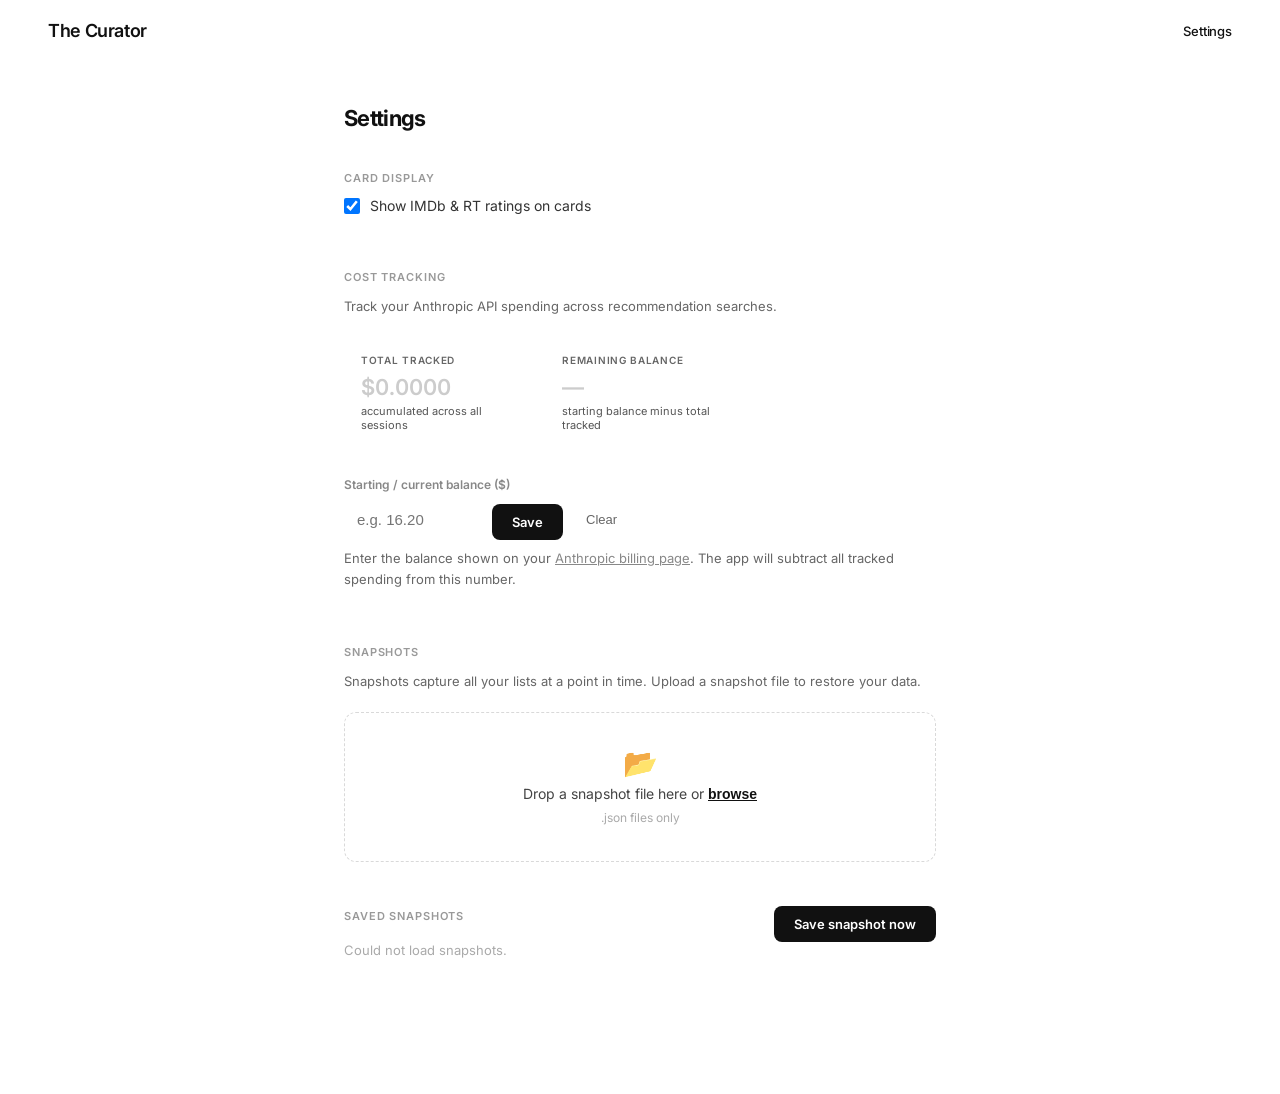
==== commit bded9776: "v1.4.0 — Ratings on cards, sort by RT/IMDb, nav & UI polish - Add IMDb & RT scores to all cards (rig" ====
--- a/settings.html
+++ b/settings.html
@@ -3,7 +3,7 @@
 <head>
   <meta charset="UTF-8" />
   <meta name="viewport" content="width=device-width, initial-scale=1.0" />
-  <title>Braintrust — Settings</title>
+  <title>The Curator — Settings</title>
   <link rel="icon" type="image/svg+xml" href="favicon.svg" />
   <link rel="preconnect" href="https://fonts.googleapis.com" />
   <link rel="preconnect" href="https://fonts.gstatic.com" crossorigin />
@@ -12,18 +12,22 @@
 </head>
 <body>
   <header>
-    <h1>Braintrust</h1>
+    <a href="movies.html" class="site-title">The Curator</a>
     <nav>
-      <a href="index.html" class="nav-link">People</a>
-      <a href="movies.html" class="nav-link">Movies</a>
-      <a href="tv-series.html" class="nav-link">TV Series</a>
-      <a href="books.html" class="nav-link">Books</a>
-      <a href="settings.html" class="nav-link active">Settings</a>
+      <a href="settings.html" class="nav-link nav-link-settings active">Settings</a>
     </nav>
   </header>
 
   <main class="settings-main">
     <h2 class="settings-title">Settings</h2>
+
+    <section class="settings-section">
+      <h3 class="settings-section-title">Card Display</h3>
+      <label class="settings-toggle-row">
+        <input type="checkbox" id="card-ratings-toggle" />
+        <span>Show IMDb &amp; RT ratings on cards</span>
+      </label>
+    </section>
 
     <section class="settings-section">
       <h3 class="settings-section-title">Cost Tracking</h3>
--- a/styles.css
+++ b/styles.css
@@ -18,8 +18,7 @@
 header {
   padding: 20px 48px 16px;
   display: flex;
-  flex-wrap: wrap;
-  align-items: flex-start;
+  align-items: center;
   gap: 0;
 }
 
@@ -49,18 +48,27 @@
   font-size: 16px;
 }
 
-header h1 {
+.site-title {
   font-size: 18px;
   font-weight: 600;
   letter-spacing: -0.02em;
   color: #111;
-  width: 100%;
+  text-decoration: none;
+  flex-shrink: 0;
+}
+
+.site-title:hover {
+  color: #555;
 }
 
 nav {
   display: flex;
   gap: 24px;
-  margin-top: 12px;
+  margin-left: auto;
+}
+
+.nav-link-settings {
+  margin-left: auto;
 }
 
 .nav-link {
@@ -148,6 +156,31 @@
   align-items: center;
   gap: 14px;
   margin-bottom: 14px;
+}
+
+.rec-enable-label {
+  display: flex;
+  align-items: center;
+  gap: 6px;
+  font-size: 11px;
+  color: #555;
+  cursor: pointer;
+  user-select: none;
+  letter-spacing: 0.03em;
+}
+
+.rec-enable-label input[type="checkbox"] {
+  width: 13px;
+  height: 13px;
+  cursor: pointer;
+  accent-color: #4a9;
+  flex-shrink: 0;
+}
+
+.rec-banner-disabled {
+  opacity: 0.25;
+  pointer-events: none;
+  user-select: none;
 }
 
 .rec-toggle-row {
@@ -684,6 +717,12 @@
   border-bottom: 1px solid rgba(0, 0, 0, 0.07);
 }
 
+.grid-nav-inner {
+  display: flex;
+  flex-direction: column;
+  gap: 8px;
+}
+
 .grid-nav-tab-row {
   display: flex;
   align-items: center;
@@ -717,6 +756,13 @@
 .grid-sort-row {
   display: flex;
   align-items: center;
+  justify-content: space-between;
+  gap: 4px;
+}
+
+.grid-sort-pills {
+  display: flex;
+  align-items: center;
   gap: 4px;
   background: rgba(0,0,0,0.04);
   border-radius: 10px;
@@ -725,17 +771,15 @@
 
 .grid-add-btn {
   padding: 5px 18px;
-  border-radius: 16px;
+  border-radius: 8px;
   border: none;
   background: rgba(0,0,0,0.04);
   font-family: 'Inter', sans-serif;
-  font-size: 13px;
+  font-size: 11px;
   font-weight: 500;
   color: #888;
   cursor: pointer;
   transition: background 0.15s, color 0.15s;
-  height: 100%;
-  align-self: stretch;
 }
 
 .grid-add-btn:hover {
@@ -1189,6 +1233,21 @@
   margin-top: 4px;
 }
 
+.settings-toggle-row {
+  display: flex;
+  align-items: center;
+  gap: 10px;
+  font-size: 14px;
+  color: #333;
+  cursor: pointer;
+}
+
+.settings-toggle-row input[type="checkbox"] {
+  width: 16px;
+  height: 16px;
+  cursor: pointer;
+}
+
 .settings-label {
   display: block;
   font-size: 12px;
@@ -1530,9 +1589,11 @@
 }
 
 .movie-card .card-info {
-  padding: 0 0 8px 4px;
+  padding: 0 4px 8px 4px;
   margin-top: 0;
   background: #fff;
+  flex-direction: row;
+  align-items: flex-start;
 }
 
 .people-card .card-info {
@@ -1562,6 +1623,41 @@
 .people-card .card-trade {
   font-size: 12px;
   margin-top: 0;
+}
+
+.card-info-left {
+  display: flex;
+  flex-direction: column;
+  flex: 1;
+  min-width: 0;
+}
+
+.card-ratings {
+  display: flex;
+  flex-direction: column;
+  gap: 3px;
+  margin-left: auto;
+  padding-left: 6px;
+  align-items: flex-end;
+  flex-shrink: 0;
+}
+
+.card-rating {
+  font-size: 10px;
+  font-weight: 600;
+  padding: 2px 5px;
+  border-radius: 4px;
+  white-space: nowrap;
+}
+
+.card-rating-imdb {
+  background: #f5c518;
+  color: #000;
+}
+
+.card-rating-rt {
+  background: #fa320a;
+  color: #fff;
 }
 
 .card-sheen {
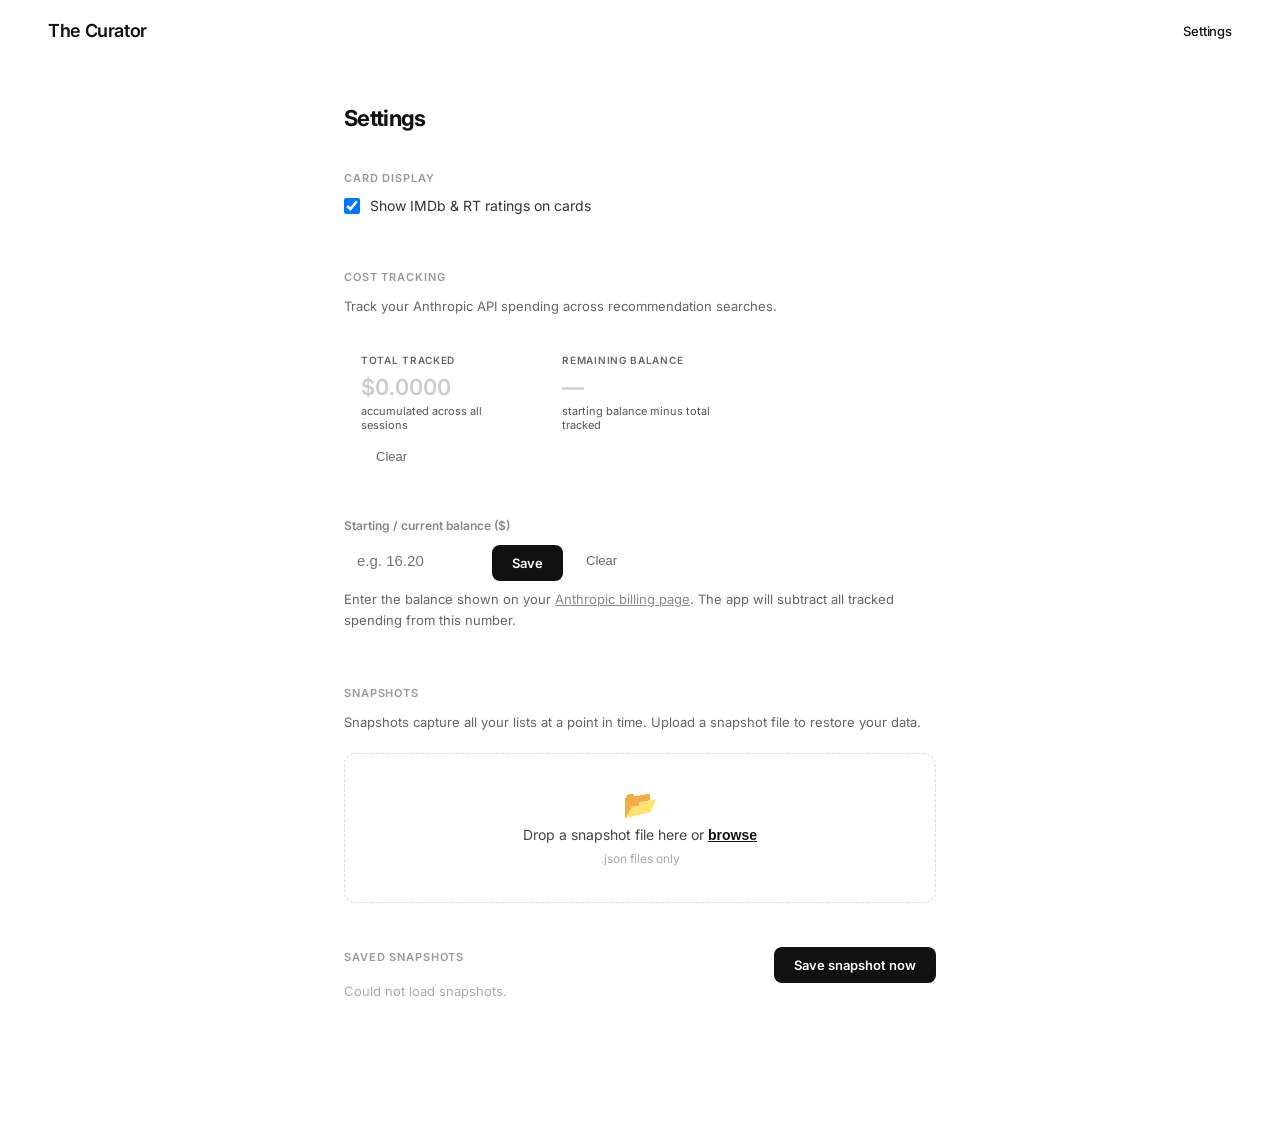
==== commit 459067aa: "v2.0.0 — Focus on movies: remove books, TV series, and design portfolio Strip the app down to its co" ====
--- a/settings.html
+++ b/settings.html
@@ -7,7 +7,7 @@
   <link rel="icon" type="image/svg+xml" href="favicon.svg" />
   <link rel="preconnect" href="https://fonts.googleapis.com" />
   <link rel="preconnect" href="https://fonts.gstatic.com" crossorigin />
-  <link href="https://fonts.googleapis.com/css2?family=Inter:wght@300;400;500;600;900&family=Oswald:wght@700&family=Playfair+Display:wght@800&display=swap" rel="stylesheet" />
+  <link href="https://fonts.googleapis.com/css2?family=Inter:wght@400;500;600&family=Oswald:wght@700&family=Playfair+Display:wght@800&display=swap" rel="stylesheet" />
   <link rel="stylesheet" href="styles.css" />
 </head>
 <body>
@@ -38,6 +38,7 @@
           <div class="cost-stat-label">Total tracked</div>
           <div class="cost-stat-value" id="cost-total-tracked">—</div>
           <div class="cost-stat-sub">accumulated across all sessions</div>
+          <button class="cost-balance-clear-btn" id="clear-total-btn" style="margin-top:8px">Clear</button>
         </div>
         <div class="cost-stat-card" id="cost-stat-remaining">
           <div class="cost-stat-label">Remaining balance</div>
--- a/styles.css
+++ b/styles.css
@@ -20,22 +20,6 @@
   display: flex;
   align-items: center;
   gap: 0;
-}
-
-.header-grid-nav {
-  display: none;
-  gap: 4px;
-  margin-top: 10px;
-  width: 100%;
-  opacity: 0;
-  transform: translateY(-4px);
-  transition: opacity 0.2s ease, transform 0.2s ease;
-}
-
-.header-grid-nav.visible {
-  display: flex;
-  opacity: 1;
-  transform: translateY(0);
 }
 
 .grid-nav-btn.compact {
@@ -158,64 +142,10 @@
   margin-bottom: 14px;
 }
 
-.rec-enable-label {
-  display: flex;
-  align-items: center;
-  gap: 6px;
-  font-size: 11px;
-  color: #555;
-  cursor: pointer;
-  user-select: none;
-  letter-spacing: 0.03em;
-}
-
-.rec-enable-label input[type="checkbox"] {
-  width: 13px;
-  height: 13px;
-  cursor: pointer;
-  accent-color: #4a9;
-  flex-shrink: 0;
-}
-
 .rec-banner-disabled {
   opacity: 0.25;
   pointer-events: none;
   user-select: none;
-}
-
-.rec-toggle-row {
-  display: flex;
-  align-items: center;
-  gap: 7px;
-  margin-bottom: 10px;
-  cursor: pointer;
-  font-size: 12px;
-  color: #888;
-  width: fit-content;
-}
-
-.rec-toggle-check {
-  cursor: pointer;
-  accent-color: #888;
-}
-
-.rec-enable-toggle {
-  display: flex;
-  align-items: center;
-  cursor: pointer;
-  opacity: 0.4;
-  transition: opacity 0.15s;
-}
-
-.rec-enable-toggle:hover {
-  opacity: 0.7;
-}
-
-.rec-enable-toggle input {
-  width: 14px;
-  height: 14px;
-  cursor: pointer;
-  accent-color: #888;
 }
 
 
@@ -241,13 +171,6 @@
   color: #3a3a3a;
 }
 
-.rec-cost-line2 {
-  font-size: 10px;
-  color: #444;
-  margin-top: 2px;
-  display: block;
-}
-
 .rec-cost-remaining {
   color: #4a7;
 }
@@ -269,12 +192,12 @@
   font-weight: 600;
   letter-spacing: 0.05em;
   text-transform: uppercase;
+  color: #ccc;
+  transition: color 0.2s;
+}
+
+.rec-model-label.active {
   color: #444;
-  transition: color 0.2s;
-}
-
-.rec-model-label.active {
-  color: #ccc;
 }
 
 .rec-model-switch {
@@ -316,80 +239,6 @@
   line-height: 1;
 }
 
-.watchlist-toggle {
-  margin-left: 12px;
-  display: flex;
-  align-items: center;
-  gap: 5px;
-  background: none;
-  border: none;
-  cursor: pointer;
-  font-family: 'Inter', sans-serif;
-  font-size: 12px;
-  font-weight: 500;
-  color: #ccc;
-  letter-spacing: -0.01em;
-  padding: 0;
-  transition: color 0.15s;
-}
-
-.watchlist-toggle:hover {
-  color: #888;
-}
-
-.watchlist-toggle.has-items {
-  color: rgba(80,200,140,0.8);
-}
-
-.watchlist-toggle.has-items:hover {
-  color: rgba(80,200,140,1);
-}
-
-.watchlist-toggle.active {
-  color: rgba(80,200,140,0.95);
-}
-
-.watchlist-count {
-  font-size: 11px;
-}
-
-.ban-toggle {
-  margin-left: auto;
-  display: flex;
-  align-items: center;
-  gap: 5px;
-  background: none;
-  border: none;
-  cursor: pointer;
-  font-family: 'Inter', sans-serif;
-  font-size: 12px;
-  font-weight: 500;
-  color: #ccc;
-  letter-spacing: -0.01em;
-  padding: 0;
-  transition: color 0.15s;
-}
-
-.ban-toggle:hover {
-  color: #888;
-}
-
-.ban-toggle.has-banned {
-  color: rgba(220, 80, 80, 0.7);
-}
-
-.ban-toggle.has-banned:hover {
-  color: rgba(220, 80, 80, 1);
-}
-
-.ban-toggle.active {
-  color: rgba(220, 80, 80, 0.9);
-}
-
-.ban-count {
-  font-size: 11px;
-}
-
 .rec-title {
   font-family: 'Playfair Display', Georgia, serif;
   font-weight: 800;
@@ -455,11 +304,6 @@
   color: #000;
 }
 
-.rec-rating-logo-rt {
-  background: #fa320a;
-  color: #fff;
-}
-
 .rec-rating-rt-icon {
   display: flex;
   align-items: center;
@@ -496,12 +340,6 @@
   height: 36px;
   padding: 0 12px;
   flex: none;
-}
-
-.rec-buttons {
-  display: flex;
-  gap: 10px;
-  margin-top: 28px;
 }
 
 .rec-btn {
@@ -568,21 +406,6 @@
 .rec-btn-meh {
   background: rgba(180,180,180,0.18);
   color: rgba(200,200,200,0.95);
-}
-
-.banned-overlay {
-  position: absolute;
-  inset: 0;
-  display: flex;
-  align-items: center;
-  justify-content: center;
-  background: rgba(0,0,0,0.38);
-  pointer-events: none;
-}
-
-.rec-empty {
-  font-size: 13px;
-  color: #bbb;
 }
 
 .rec-banner-loading {
@@ -712,8 +535,8 @@
   margin-left: -48px;
   margin-right: -48px;
   background: rgba(255, 255, 255, 0.75);
-  backdrop-filter: blur(48px) saturate(180%);
-  -webkit-backdrop-filter: blur(48px) saturate(180%);
+  backdrop-filter: blur(12px) saturate(180%);
+  -webkit-backdrop-filter: blur(12px) saturate(180%);
   border-bottom: 1px solid rgba(0, 0, 0, 0.07);
 }
 
@@ -1107,17 +930,17 @@
   inset: 0;
   pointer-events: none;
   background-size: 100% 100%;
-  opacity: 0.45;
   transition: opacity 0.4s ease;
 }
 
 .poster-texture-hl {
   mix-blend-mode: screen;
-  opacity: 0.50;
+  opacity: var(--grain-hl, 0.08);
 }
 
 .poster-texture-sh {
   mix-blend-mode: multiply;
+  opacity: var(--grain-sh, 0.04);
 }
 
 #undo-toast {
@@ -1209,13 +1032,6 @@
   margin-bottom: 8px;
 }
 
-.cost-stat-month {
-  font-weight: 400;
-  letter-spacing: 0;
-  text-transform: none;
-  color: #555;
-}
-
 .cost-stat-value {
   font-size: 22px;
   font-weight: 600;
@@ -1296,18 +1112,6 @@
 .settings-link {
   color: #888;
   text-decoration: underline;
-}
-
-.settings-checkbox-row {
-  display: flex;
-  align-items: center;
-  gap: 10px;
-  cursor: pointer;
-}
-
-.settings-checkbox-label {
-  font-size: 13px;
-  color: #aaa;
 }
 
 .settings-section-title {
@@ -1489,92 +1293,7 @@
   cursor: default;
 }
 
-.grain-control {
-  position: fixed;
-  top: 68px;
-  right: 48px;
-  display: flex;
-  align-items: center;
-  gap: 12px;
-  z-index: 10;
-}
-
-.texture-toggle {
-  font-family: 'Inter', sans-serif;
-  font-size: 13px;
-  font-weight: 500;
-  letter-spacing: -0.01em;
-  color: #111;
-  background: none;
-  border: none;
-  cursor: pointer;
-  padding: 0;
-  transition: color 0.15s;
-  white-space: nowrap;
-}
-
-.texture-toggle.inactive {
-  color: #bbb;
-}
-
-.texture-toggle:hover {
-  color: #111;
-}
-
-.grain-slider {
-  width: 72px;
-  height: 2px;
-  -webkit-appearance: none;
-  appearance: none;
-  background: #ccc;
-  outline: none;
-  cursor: pointer;
-  transition: opacity 0.2s;
-}
-
-.grain-slider:disabled {
-  opacity: 0.25;
-  cursor: default;
-}
-
-.grain-value {
-  font-family: 'Inter', sans-serif;
-  font-size: 11px;
-  font-weight: 500;
-  color: #bbb;
-  letter-spacing: -0.01em;
-  min-width: 30px;
-  text-align: right;
-}
-
-.grain-label {
-  font-family: 'Inter', sans-serif;
-  font-size: 13px;
-  font-weight: 500;
-  letter-spacing: -0.01em;
-  color: #bbb;
-}
-
-.grain-slider::-webkit-slider-thumb {
-  -webkit-appearance: none;
-  width: 10px;
-  height: 10px;
-  border-radius: 50%;
-  background: #111;
-  cursor: pointer;
-}
-
-.grain-slider::-moz-range-thumb {
-  width: 10px;
-  height: 10px;
-  border-radius: 50%;
-  background: #111;
-  border: none;
-  cursor: pointer;
-}
-
-.movie-card,
-.people-card {
+.movie-card {
   position: relative;
   background: #fff;
   box-shadow: 0 2px 12px rgba(0,0,0,0.1);
@@ -1596,11 +1315,6 @@
   align-items: flex-start;
 }
 
-.people-card .card-info {
-  padding: 0 0 8px 4px;
-  margin-top: 0;
-}
-
 .movie-card .card-name {
   font-family: 'Playfair Display', Georgia, serif;
   font-weight: 800;
@@ -1608,19 +1322,7 @@
   letter-spacing: 0;
 }
 
-.people-card .card-name {
-  font-family: 'Playfair Display', Georgia, serif;
-  font-weight: 600;
-  font-size: 14px;
-  letter-spacing: 0;
-}
-
 .movie-card .card-trade {
-  font-size: 12px;
-  margin-top: 0;
-}
-
-.people-card .card-trade {
   font-size: 12px;
   margin-top: 0;
 }
@@ -1688,209 +1390,6 @@
   color: #888;
 }
 
-/* Modal */
-
-.modal-backdrop {
-  display: none;
-  position: fixed;
-  inset: 0 0 500px 0;
-  background: rgba(0, 0, 0, 0.25);
-  backdrop-filter: blur(12px);
-  -webkit-backdrop-filter: blur(12px);
-  z-index: 100;
-  align-items: center;
-  justify-content: center;
-}
-
-.modal-backdrop.open {
-  display: flex;
-  gap: 16px;
-}
-
-.modal {
-  position: relative;
-  background: #fff;
-  max-width: 780px;
-  width: calc(100% - 48px);
-  max-height: calc(100vh - 500px - 48px);
-  overflow-y: auto;
-}
-
-.modal-body {
-  display: flex;
-  flex-direction: row;
-  align-items: stretch;
-}
-
-/* Person nav tiles */
-
-.modal-nav {
-  width: 120px;
-  flex-shrink: 0;
-  display: flex;
-  flex-direction: column;
-  gap: 10px;
-  cursor: pointer;
-  opacity: 0.5;
-  transition: opacity 0.2s;
-  align-self: center;
-}
-
-.modal-nav:hover {
-  opacity: 1;
-}
-
-.modal-nav:empty {
-  pointer-events: none;
-}
-
-.modal-nav-img {
-  width: 100%;
-  aspect-ratio: 1 / 1;
-  object-fit: cover;
-  display: block;
-  background: #f0f0f0;
-}
-
-.modal-nav-name {
-  display: block;
-  font-size: 11px;
-  font-weight: 500;
-  color: #fff;
-  letter-spacing: -0.01em;
-  text-align: center;
-  margin-top: 8px;
-}
-
-.modal-nav-trade {
-  display: block;
-  font-size: 11px;
-  color: rgba(255,255,255,0.6);
-  text-align: center;
-  margin-top: 2px;
-}
-
-.modal-close {
-  position: absolute;
-  top: 16px;
-  right: 16px;
-  background: none;
-  border: none;
-  font-size: 16px;
-  color: #888;
-  cursor: pointer;
-  padding: 4px;
-  line-height: 1;
-  z-index: 1;
-}
-
-.modal-close:hover {
-  color: #111;
-}
-
-.modal-image {
-  width: 280px;
-  flex-shrink: 0;
-  display: block;
-  object-fit: cover;
-  object-position: top;
-  align-self: flex-start;
-  aspect-ratio: 3 / 4;
-}
-
-.modal-info {
-  flex: 1;
-  padding: 32px 32px 32px;
-  display: flex;
-  flex-direction: column;
-  gap: 4px;
-  overflow-y: auto;
-}
-
-.modal-name {
-  font-size: 16px;
-  font-weight: 500;
-  letter-spacing: -0.01em;
-  color: #111;
-}
-
-.modal-trade {
-  font-size: 13px;
-  font-weight: 400;
-  color: #888;
-}
-
-.modal-bio {
-  margin-top: 14px;
-  font-size: 13px;
-  font-weight: 400;
-  line-height: 1.7;
-  color: #444;
-}
-
-.modal-works {
-  display: none;
-}
-
-/* Gallery strip */
-
-.gallery-strip {
-  display: none;
-  position: fixed;
-  bottom: 0;
-  left: 0;
-  right: 0;
-  height: 500px;
-  background: #fff;
-  z-index: 101;
-  overflow: hidden;
-}
-
-.gallery-strip.open {
-  display: flex;
-  align-items: center;
-  padding: 24px 0;
-}
-
-.gallery-track {
-  display: flex;
-  flex: 1;
-  align-items: center;
-  overflow-x: auto;
-  scroll-behavior: smooth;
-  scrollbar-width: none;
-  gap: 8px;
-}
-
-.gallery-track::-webkit-scrollbar {
-  display: none;
-}
-
-.gallery-track img {
-  height: calc(500px - 48px);
-  width: auto;
-  flex-shrink: 0;
-  object-fit: cover;
-  display: block;
-  background: #f0f0f0;
-}
-
-.gallery-arrow {
-  position: relative;
-  z-index: 1;
-  width: 56px;
-  flex-shrink: 0;
-  background: #fff;
-  border: none;
-  font-size: 18px;
-  color: #111;
-  cursor: pointer;
-  transition: background 0.15s;
-}
-
-.gallery-arrow:hover {
-  background: #f5f5f5;
-}
 
 .card {
   cursor: pointer;
@@ -2151,49 +1650,6 @@
     gap: 28px 20px;
   }
 
-  .modal-backdrop {
-    inset: 0;
-    backdrop-filter: none;
-    -webkit-backdrop-filter: none;
-    background: rgba(0, 0, 0, 0.45);
-  }
-
-  .modal {
-    max-height: 90vh;
-  }
-
-  .modal-body {
-    flex-direction: column;
-  }
-
-  .modal-image {
-    width: 100%;
-    height: 260px;
-    order: -1;
-  }
-
-  .modal-info {
-    padding: 20px 24px 24px;
-  }
-
-  .modal-works {
-    display: grid;
-    grid-template-columns: repeat(4, 1fr);
-    gap: 4px;
-    margin-top: 20px;
-  }
-
-  .modal-works img {
-    width: 100%;
-    aspect-ratio: 1 / 1;
-    object-fit: cover;
-    display: block;
-    background: #f0f0f0;
-  }
-
-  .gallery-strip {
-    display: none !important;
-  }
 }
 
 /* ── Movie Modal ──────────────────────────────────────────────────────────── */
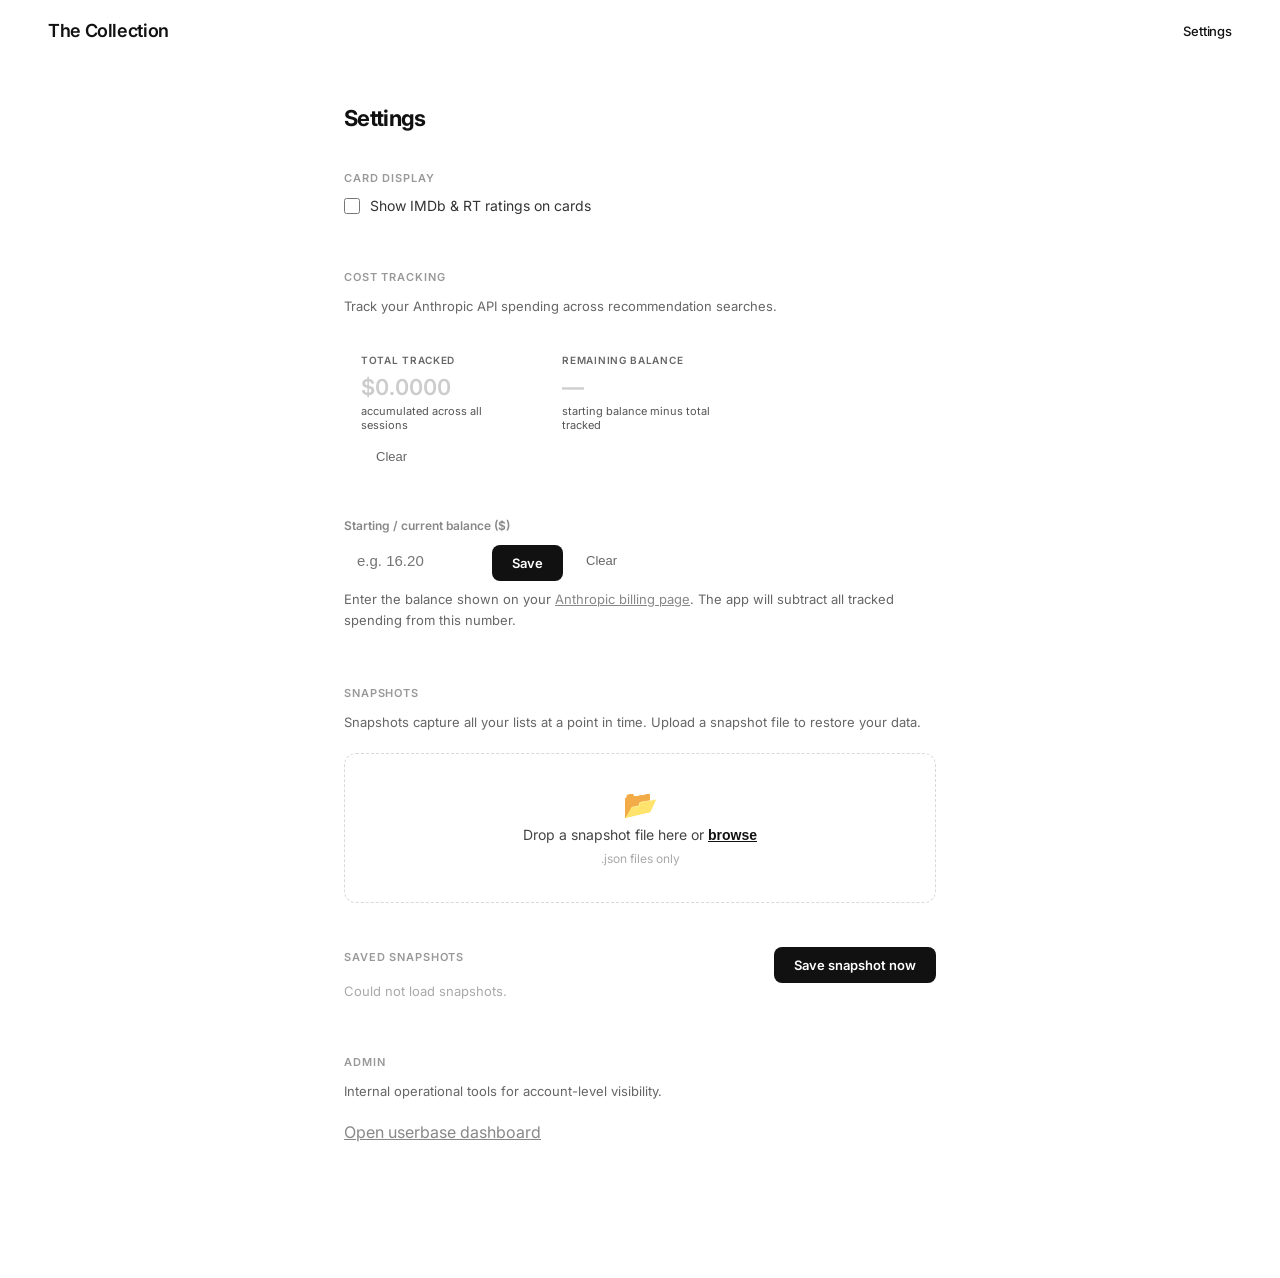
==== commit 26a05267: "Add NWW animations, companion delight, session dots, admin dashboard - Pill ↔ panel: animated scale+" ====
--- a/settings.html
+++ b/settings.html
@@ -3,7 +3,7 @@
 <head>
   <meta charset="UTF-8" />
   <meta name="viewport" content="width=device-width, initial-scale=1.0" />
-  <title>The Curator — Settings</title>
+  <title>The Collection — Settings</title>
   <link rel="icon" type="image/svg+xml" href="favicon.svg" />
   <link rel="preconnect" href="https://fonts.googleapis.com" />
   <link rel="preconnect" href="https://fonts.gstatic.com" crossorigin />
@@ -12,7 +12,7 @@
 </head>
 <body>
   <header>
-    <a href="movies.html" class="site-title">The Curator</a>
+    <a href="movies.html" class="site-title">The Collection</a>
     <nav>
       <a href="settings.html" class="nav-link nav-link-settings active">Settings</a>
     </nav>
@@ -81,8 +81,15 @@
         <span class="snapshot-list-empty">Loading…</span>
       </div>
     </section>
+
+    <section class="settings-section">
+      <h3 class="settings-section-title">Admin</h3>
+      <p class="settings-section-desc">Internal operational tools for account-level visibility.</p>
+      <a href="/dashboard" class="settings-link">Open userbase dashboard</a>
+    </section>
   </main>
 
-  <script src="settings-app.js"></script>
+  <script defer src="auth.js"></script>
+  <script defer src="settings-app.js"></script>
 </body>
 </html>
--- a/styles.css
+++ b/styles.css
@@ -751,6 +751,66 @@
   display: block;
 }
 
+@property --card-border-angle {
+  syntax: '<angle>';
+  inherits: false;
+  initial-value: 0deg;
+}
+
+@property --card-angle {
+  syntax: '<angle>';
+  initial-value: 0deg;
+  inherits: false;
+}
+
+@keyframes card-border-rotate {
+  to { --card-angle: 1turn; }
+}
+
+/* Live card: rotating glow border — comet head + bloom drop-shadow */
+.movie-card.movie-card--live {
+  border: 3px solid transparent;
+  border-radius: 6px;
+  background:
+    linear-gradient(#fff, #fff) padding-box,
+    conic-gradient(
+      from var(--card-angle),
+      rgba(200, 134, 10, 0) 0deg,
+      rgba(200, 134, 10, 0) 140deg,
+      #fff5b0 155deg,
+      #ffd700 168deg,
+      #e8c060 180deg,
+      #ffd700 192deg,
+      #fff5b0 205deg,
+      rgba(200, 134, 10, 0) 220deg,
+      rgba(200, 134, 10, 0) 360deg
+    ) border-box;
+  animation: card-border-rotate 6s linear infinite;
+  filter:
+    drop-shadow(0 0 3px rgba(255, 215, 0, 0.95))
+    drop-shadow(0 0 8px rgba(220, 160, 20, 0.75))
+    drop-shadow(0 0 18px rgba(200, 120, 10, 0.45));
+}
+
+@media (prefers-reduced-motion: reduce) {
+  .movie-card.movie-card--live { animation: none; }
+}
+
+/* Session indicator — small dot on bottom-left of poster for films with companion history */
+.movie-card--sessioned .poster-wrap::after {
+  content: '';
+  position: absolute;
+  bottom: 6px;
+  left: 6px;
+  width: 6px;
+  height: 6px;
+  border-radius: 50%;
+  background: rgba(255, 255, 255, 0.55);
+  box-shadow: 0 0 0 1.5px rgba(0, 0, 0, 0.25);
+  pointer-events: none;
+  z-index: 3;
+}
+
 .card-remove-btn {
   position: absolute;
   top: 6px;
@@ -1131,6 +1191,302 @@
   margin-bottom: 20px;
 }
 
+.dashboard-main {
+  padding-bottom: 96px;
+}
+
+.dashboard-hero {
+  position: relative;
+  display: grid;
+  grid-template-columns: minmax(0, 1.5fr) minmax(280px, 0.85fr);
+  gap: 24px;
+  padding: 36px;
+  border: 1px solid rgba(17,17,17,0.08);
+  border-radius: 28px;
+  background:
+    radial-gradient(circle at top left, rgba(255,215,0,0.18), transparent 36%),
+    linear-gradient(135deg, #191713 0%, #24201a 52%, #151310 100%);
+  color: #f3efe6;
+  overflow: hidden;
+  box-shadow: 0 28px 80px rgba(17,17,17,0.12);
+}
+
+.dashboard-hero::after {
+  content: '';
+  position: absolute;
+  inset: 0;
+  background:
+    linear-gradient(115deg, rgba(255,255,255,0.06), transparent 40%),
+    radial-gradient(circle at bottom right, rgba(255,255,255,0.08), transparent 34%);
+  pointer-events: none;
+}
+
+.dashboard-hero-copy,
+.dashboard-hero-meta {
+  position: relative;
+  z-index: 1;
+}
+
+.dashboard-kicker,
+.dashboard-panel-kicker {
+  font-family: 'Oswald', sans-serif;
+  font-size: 12px;
+  letter-spacing: 0.14em;
+  text-transform: uppercase;
+  color: rgba(255,255,255,0.64);
+}
+
+.dashboard-title {
+  margin-top: 10px;
+  font-family: 'Playfair Display', Georgia, serif;
+  font-size: clamp(34px, 5vw, 56px);
+  line-height: 0.96;
+  letter-spacing: -0.03em;
+}
+
+.dashboard-subtitle {
+  max-width: 58ch;
+  margin-top: 16px;
+  font-size: 15px;
+  line-height: 1.75;
+  color: rgba(243,239,230,0.72);
+}
+
+.dashboard-hero-meta {
+  display: grid;
+  gap: 16px;
+  align-content: start;
+}
+
+.dashboard-meta-card,
+.dashboard-stat-card,
+.dashboard-panel {
+  border: 1px solid rgba(17,17,17,0.08);
+  border-radius: 24px;
+  background: rgba(255,255,255,0.72);
+  backdrop-filter: blur(18px);
+}
+
+.dashboard-meta-card {
+  padding: 18px 20px;
+  border-color: rgba(255,255,255,0.12);
+  background: rgba(255,255,255,0.08);
+}
+
+.dashboard-meta-label {
+  font-family: 'Oswald', sans-serif;
+  font-size: 11px;
+  letter-spacing: 0.14em;
+  text-transform: uppercase;
+  color: rgba(243,239,230,0.58);
+}
+
+.dashboard-meta-value {
+  margin-top: 8px;
+  font-size: 15px;
+  line-height: 1.5;
+  color: #fff6da;
+}
+
+.dashboard-notice {
+  margin-top: 22px;
+  padding: 14px 18px;
+  border-radius: 16px;
+  font-size: 14px;
+  line-height: 1.6;
+}
+
+.dashboard-notice-info {
+  background: rgba(17,17,17,0.05);
+  color: #444;
+}
+
+.dashboard-notice-error {
+  background: rgba(160,42,42,0.08);
+  color: #8a3838;
+}
+
+.dashboard-summary-grid {
+  display: grid;
+  grid-template-columns: repeat(4, minmax(0, 1fr));
+  gap: 18px;
+  margin-top: 28px;
+}
+
+.dashboard-stat-card,
+.dashboard-skeleton-card {
+  min-height: 164px;
+  padding: 22px;
+}
+
+.dashboard-stat-label {
+  font-family: 'Oswald', sans-serif;
+  font-size: 11px;
+  letter-spacing: 0.13em;
+  text-transform: uppercase;
+  color: #767067;
+}
+
+.dashboard-stat-value {
+  margin-top: 20px;
+  font-family: 'Playfair Display', Georgia, serif;
+  font-size: 42px;
+  line-height: 0.96;
+  letter-spacing: -0.04em;
+  color: #171411;
+}
+
+.dashboard-stat-sub {
+  margin-top: 16px;
+  font-size: 13px;
+  line-height: 1.65;
+  color: #6f685f;
+}
+
+.dashboard-skeleton-card {
+  border-radius: 24px;
+  background: linear-gradient(90deg, rgba(17,17,17,0.04), rgba(17,17,17,0.08), rgba(17,17,17,0.04));
+  background-size: 200% 100%;
+  animation: dashboardPulse 1.8s ease-in-out infinite;
+}
+
+.dashboard-detail-grid {
+  display: grid;
+  grid-template-columns: minmax(280px, 0.9fr) minmax(0, 1.6fr);
+  gap: 20px;
+  margin-top: 20px;
+  align-items: start;
+}
+
+.dashboard-panel {
+  padding: 24px;
+}
+
+.dashboard-panel-title {
+  margin-top: 8px;
+  font-family: 'Playfair Display', Georgia, serif;
+  font-size: 28px;
+  letter-spacing: -0.03em;
+  color: #181512;
+}
+
+.dashboard-note-list {
+  display: grid;
+  gap: 12px;
+  margin-top: 22px;
+}
+
+.dashboard-note-item,
+.dashboard-empty {
+  padding: 14px 16px;
+  border-radius: 16px;
+  background: #f3f0e8;
+  font-size: 14px;
+  line-height: 1.7;
+  color: #534a42;
+}
+
+.dashboard-table-wrap {
+  margin-top: 22px;
+  overflow-x: auto;
+}
+
+.dashboard-table {
+  width: 100%;
+  border-collapse: collapse;
+}
+
+.dashboard-table th,
+.dashboard-table td {
+  padding: 14px 12px;
+  border-bottom: 1px solid rgba(17,17,17,0.08);
+  text-align: left;
+  vertical-align: top;
+}
+
+.dashboard-table th {
+  font-family: 'Oswald', sans-serif;
+  font-size: 11px;
+  font-weight: 500;
+  letter-spacing: 0.12em;
+  text-transform: uppercase;
+  color: #7d756c;
+}
+
+.dashboard-table td {
+  font-size: 14px;
+  color: #302a25;
+}
+
+.dashboard-empty-cell {
+  color: #756e66;
+  font-style: italic;
+}
+
+.dashboard-user-cell {
+  min-width: 220px;
+}
+
+.dashboard-user-email {
+  font-weight: 600;
+  color: #171411;
+}
+
+.dashboard-user-meta {
+  margin-top: 6px;
+  font-size: 12px;
+  color: #7a7269;
+}
+
+@keyframes dashboardPulse {
+  0% { background-position: 200% 0; }
+  100% { background-position: -200% 0; }
+}
+
+@media (max-width: 1100px) {
+  .dashboard-summary-grid {
+    grid-template-columns: repeat(2, minmax(0, 1fr));
+  }
+
+  .dashboard-detail-grid,
+  .dashboard-hero {
+    grid-template-columns: 1fr;
+  }
+}
+
+@media (max-width: 720px) {
+  .dashboard-main {
+    padding-bottom: 72px;
+  }
+
+  .dashboard-hero {
+    padding: 24px;
+    border-radius: 24px;
+  }
+
+  .dashboard-summary-grid {
+    grid-template-columns: 1fr;
+  }
+
+  .dashboard-panel,
+  .dashboard-stat-card,
+  .dashboard-skeleton-card {
+    padding: 18px;
+  }
+
+  .dashboard-table th,
+  .dashboard-table td {
+    padding: 12px 10px;
+  }
+}
+
+@media (prefers-reduced-motion: reduce) {
+  .dashboard-skeleton-card {
+    animation: none;
+    background: rgba(17,17,17,0.06);
+  }
+}
+
 .snapshot-drop-zone {
   border: 1.5px dashed rgba(0,0,0,0.15);
   border-radius: 12px;
@@ -1320,11 +1676,30 @@
   font-weight: 800;
   font-size: 14px;
   letter-spacing: 0;
+  white-space: nowrap;
+  overflow: hidden;
+  text-overflow: ellipsis;
+  margin: 0 4px;
 }
 
 .movie-card .card-trade {
   font-size: 12px;
-  margin-top: 0;
+  margin: 0 4px;
+  display: flex;
+  gap: 4px;
+  min-width: 0;
+}
+
+.movie-card .card-director {
+  overflow: hidden;
+  white-space: nowrap;
+  text-overflow: ellipsis;
+  min-width: 0;
+}
+
+.movie-card .card-year {
+  flex-shrink: 0;
+  color: #888;
 }
 
 .card-info-left {
@@ -1710,6 +2085,55 @@
 }
 
 .movie-modal::-webkit-scrollbar { display: none; }
+
+.movie-modal--live {
+  box-shadow:
+    0 0 0 1px rgba(255, 215, 0, 0.0),
+    0 0 0 1.5px rgba(255, 215, 0, 0.55),
+    0 0 32px 4px rgba(255, 215, 0, 0.18),
+    0 24px 64px rgba(0,0,0,0.6);
+  animation: mm-live-pulse 2.8s ease-in-out infinite;
+}
+
+.movie-modal--live::before {
+  content: '';
+  pointer-events: none;
+  position: absolute;
+  inset: 0;
+  border-radius: 16px;
+  padding: 1.5px;
+  background: linear-gradient(
+    135deg,
+    rgba(255,215,0,0.75) 0%,
+    rgba(255,215,0,0.15) 30%,
+    rgba(255,215,0,0.0) 50%,
+    rgba(255,215,0,0.15) 70%,
+    rgba(255,215,0,0.75) 100%
+  );
+  -webkit-mask: linear-gradient(#fff 0 0) content-box, linear-gradient(#fff 0 0);
+  -webkit-mask-composite: xor;
+  mask-composite: exclude;
+  z-index: 0;
+}
+
+@keyframes mm-live-pulse {
+  0%, 100% {
+    box-shadow:
+      0 0 0 1.5px rgba(255,215,0,0.45),
+      0 0 28px 2px rgba(255,215,0,0.12),
+      0 24px 64px rgba(0,0,0,0.6);
+  }
+  50% {
+    box-shadow:
+      0 0 0 1.5px rgba(255,215,0,0.7),
+      0 0 48px 10px rgba(255,215,0,0.25),
+      0 24px 64px rgba(0,0,0,0.6);
+  }
+}
+
+@media (prefers-reduced-motion: reduce) {
+  .movie-modal--live { animation: none; }
+}
 
 .movie-modal-close {
   position: sticky;
@@ -1740,7 +2164,51 @@
   clear: both;
 }
 
-.mm-poster-col { flex-shrink: 0; width: 200px; display: flex; flex-direction: column; gap: 12px; }
+.mm-poster-col {
+  flex-shrink: 0;
+  width: 200px;
+  display: flex;
+  flex-direction: column;
+  gap: 12px;
+  position: sticky;
+  top: 24px;
+  align-self: flex-start;
+}
+
+.mm-watch-btn {
+  font-family: 'Oswald', sans-serif;
+  font-size: 11px;
+  font-weight: 600;
+  letter-spacing: 0.1em;
+  text-transform: uppercase;
+  padding: 9px 0;
+  border-radius: 6px;
+  border: 1px solid rgba(255,255,255,0.15);
+  background: transparent;
+  color: rgba(255,255,255,0.6);
+  cursor: pointer;
+  transition: border-color 0.2s cubic-bezier(0.23, 1, 0.32, 1),
+              color 0.2s cubic-bezier(0.23, 1, 0.32, 1),
+              background 0.2s cubic-bezier(0.23, 1, 0.32, 1);
+  text-align: center;
+}
+
+.mm-watch-btn:hover {
+  border-color: rgba(255,255,255,0.35);
+  background: rgba(255,255,255,0.06);
+  color: rgba(255,255,255,0.9);
+}
+
+.mm-watch-btn:active {
+  transform: scale(0.97);
+  opacity: 0.75;
+  transition-duration: 0.08s;
+}
+
+.mm-watch-btn:focus-visible {
+  outline: 2px solid rgba(255,215,0,0.6);
+  outline-offset: 2px;
+}
 
 .mm-ratings {
   display: flex;
@@ -1748,17 +2216,30 @@
   gap: 8px;
 }
 
+.mm-ratings .mm-rating-badge {
+  flex: 1;
+  justify-content: center;
+}
+
 .mm-rating-badge {
   display: flex;
   align-items: center;
-  gap: 8px;
-  padding: 8px 12px;
-  border-radius: 10px;
+  gap: 6px;
+  padding: 7px 10px;
+  border-radius: 8px;
   background: rgba(255,255,255,0.06);
-  font-size: 14px;
+  font-size: 13px;
   font-weight: 600;
   color: #fff;
   text-decoration: none;
+  transition: background 0.2s cubic-bezier(0.23, 1, 0.32, 1);
+}
+
+.mm-rating-badge:active { opacity: 0.75; }
+
+.mm-rating-badge:focus-visible {
+  outline: 2px solid rgba(255,215,0,0.6);
+  outline-offset: 2px;
 }
 
 .mm-rating-imdb { background: rgba(245,197,24,0.15); color: #f5c518; }
@@ -1776,6 +2257,10 @@
 
 .mm-rating-rt { background: rgba(255,255,255,0.06); }
 .mm-rating-rt:hover { background: rgba(255,255,255,0.12); }
+.mm-rating-rt--fresh { background: rgba(210,60,60,0.12); color: #d9918e; }
+.mm-rating-rt--fresh:hover { background: rgba(210,60,60,0.2); }
+.mm-rating-rt--rotten { background: rgba(80,180,80,0.12); color: #8ecf8e; }
+.mm-rating-rt--rotten:hover { background: rgba(80,180,80,0.2); }
 
 .mm-poster {
   width: 200px;
@@ -1783,6 +2268,7 @@
   object-fit: cover;
   border-radius: 8px;
   display: block;
+  box-shadow: 0 8px 32px rgba(0,0,0,0.65), 0 2px 8px rgba(0,0,0,0.4);
 }
 
 .mm-info {
@@ -1792,6 +2278,22 @@
   flex-direction: column;
 }
 
+.mm-info-header {
+  position: sticky;
+  top: 24px;
+  z-index: 2;
+  background: #161616;
+  padding-bottom: 12px;
+  margin-bottom: -12px;
+  box-shadow: 0 12px 16px 8px #161616;
+}
+
+.mm-title-row {
+  display: flex;
+  align-items: baseline;
+  gap: 12px;
+  flex-wrap: wrap;
+}
 .mm-title {
   font-family: 'Playfair Display', serif;
   font-size: 28px;
@@ -1799,6 +2301,17 @@
   color: #fff;
   line-height: 1.2;
   margin-top: 4px;
+}
+.mm-live-badge {
+  font-family: 'Inter', sans-serif;
+  font-size: 11px;
+  font-weight: 500;
+  color: rgba(255, 215, 0, 0.8);
+  letter-spacing: 0.02em;
+  white-space: nowrap;
+  flex-shrink: 0;
+  position: relative;
+  top: -2px;
 }
 
 .mm-meta {
@@ -1848,6 +2361,37 @@
   margin-bottom: 12px;
 }
 
+.mm-section-toggle {
+  display: flex;
+  align-items: center;
+  justify-content: space-between;
+  width: 100%;
+  background: none;
+  border: none;
+  cursor: pointer;
+  padding: 0;
+  margin-bottom: 12px;
+}
+
+.mm-section-toggle:hover {
+  color: rgba(255,255,255,0.55);
+}
+
+.mm-section-chevron {
+  width: 10px;
+  height: 6px;
+  flex-shrink: 0;
+  transition: transform 0.2s ease;
+}
+
+.mm-section--collapsed .mm-section-chevron {
+  transform: rotate(-90deg);
+}
+
+.mm-section-body {
+  margin-top: 0;
+}
+
 .mm-cast {
   display: flex;
   gap: 14px;
@@ -1894,6 +2438,252 @@
 .mm-crew-role { font-size: 10px; font-weight: 600; letter-spacing: 0.08em; text-transform: uppercase; color: rgba(255,255,255,0.3); }
 .mm-crew-name { font-size: 13px; color: rgba(255,255,255,0.7); }
 
+/* ── Modal tabs ──────────────────────────────────────────────────────────── */
+.mm-tabs {
+  display: flex;
+  gap: 0;
+  margin-top: 20px;
+  border-bottom: 1px solid rgba(255,255,255,0.08);
+}
+.mm-tab {
+  padding: 8px 16px 10px;
+  background: transparent;
+  border: none;
+  border-bottom: 2px solid transparent;
+  color: rgba(255,255,255,0.35);
+  font-family: 'Inter', sans-serif;
+  font-size: 12px;
+  font-weight: 500;
+  cursor: pointer;
+  margin-bottom: -1px;
+  transition: color 0.15s, border-color 0.15s;
+  display: flex;
+  align-items: center;
+  gap: 6px;
+}
+.mm-tab:hover { color: rgba(255,255,255,0.6); }
+.mm-tab-active {
+  color: #fff;
+  border-bottom-color: rgba(255,215,0,0.7);
+}
+.mm-tab-dot {
+  display: inline-block;
+  width: 6px;
+  height: 6px;
+  border-radius: 50%;
+  background: rgba(255,215,0,0.7);
+  flex-shrink: 0;
+}
+.mm-tab-content {
+  padding-top: 4px;
+}
+
+.mm-info-header--no-shadow {
+  box-shadow: none;
+}
+
+/* ── Session tab content ─────────────────────────────────────────────────── */
+.mm-session-banner {
+  display: flex;
+  align-items: center;
+  justify-content: space-between;
+  padding: 10px 14px;
+  margin-top: 16px;
+  border-radius: 8px;
+  border: 1px solid rgba(255,215,0,0.2);
+  background: rgba(255,215,0,0.05);
+  font-family: 'Inter', sans-serif;
+  font-size: 12px;
+  color: rgba(255,215,0,0.8);
+}
+.mm-session-resume-btn {
+  background: transparent;
+  border: 1px solid rgba(255,215,0,0.3);
+  border-radius: 6px;
+  color: rgba(255,215,0,0.9);
+  font-family: 'Inter', sans-serif;
+  font-size: 11px;
+  font-weight: 500;
+  padding: 5px 10px;
+  cursor: pointer;
+  transition: all 0.15s;
+}
+.mm-session-resume-btn:hover { background: rgba(255,215,0,0.1); border-color: rgba(255,215,0,0.5); }
+.mm-session-resume-btn:active { transform: scale(0.97); }
+
+.mm-session-empty {
+  font-family: 'Inter', sans-serif;
+  font-size: 13px;
+  color: rgba(255,255,255,0.25);
+  font-style: italic;
+  margin-top: 24px;
+  line-height: 1.5;
+}
+
+/* ── Empty session interactive state ───────────────────────────────────────── */
+
+.mm-es-facts { margin-bottom: 4px; }
+.mm-es-facts-loading {
+  font-family: 'Inter', sans-serif;
+  font-size: 12px;
+  color: rgba(255,255,255,0.3);
+  font-style: italic;
+  padding: 8px 0;
+}
+
+.mm-es-toolbar {
+  display: flex;
+  gap: 8px;
+  margin-bottom: 12px;
+}
+
+.mm-es-fact-btn {
+  font-family: 'Oswald', sans-serif;
+  font-size: 10px;
+  font-weight: 600;
+  letter-spacing: 0.08em;
+  text-transform: uppercase;
+  padding: 6px 12px;
+  border-radius: 6px;
+  border: 1px solid rgba(255,255,255,0.12);
+  background: transparent;
+  color: rgba(255,255,255,0.45);
+  cursor: pointer;
+  transition: border-color 0.2s, color 0.2s, background 0.2s;
+}
+.mm-es-fact-btn:hover {
+  border-color: rgba(255,255,255,0.28);
+  color: rgba(255,255,255,0.75);
+  background: rgba(255,255,255,0.04);
+}
+.mm-es-fact-btn:disabled { opacity: 0.4; cursor: default; }
+
+.mm-es-thread {
+  display: flex;
+  flex-direction: column;
+  gap: 8px;
+  max-height: 280px;
+  overflow-y: auto;
+  scrollbar-width: none;
+  margin-bottom: 10px;
+}
+.mm-es-thread:empty { display: none; }
+.mm-es-thread::-webkit-scrollbar { display: none; }
+
+.mm-es-typing {
+  display: flex;
+  align-items: center;
+  gap: 4px;
+  padding: 10px 12px;
+}
+.mm-es-typing span {
+  width: 5px; height: 5px;
+  border-radius: 50%;
+  background: rgba(255,215,0,0.5);
+  animation: mm-es-dot 1.2s ease-in-out infinite;
+}
+.mm-es-typing span:nth-child(2) { animation-delay: 0.2s; }
+.mm-es-typing span:nth-child(3) { animation-delay: 0.4s; }
+@keyframes mm-es-dot {
+  0%, 80%, 100% { opacity: 0.3; transform: scale(0.8); }
+  40% { opacity: 1; transform: scale(1); }
+}
+
+.mm-es-input-row {
+  display: flex;
+  gap: 8px;
+  align-items: flex-end;
+}
+
+.mm-es-input {
+  flex: 1;
+  font-family: 'Inter', sans-serif;
+  font-size: 13px;
+  line-height: 1.5;
+  padding: 8px 12px;
+  border-radius: 8px;
+  border: 1px solid rgba(255,255,255,0.1);
+  background: rgba(255,255,255,0.04);
+  color: rgba(255,255,255,0.85);
+  resize: none;
+  outline: none;
+  overflow-y: hidden;
+  transition: border-color 0.2s;
+}
+.mm-es-input::placeholder { color: rgba(255,255,255,0.25); }
+.mm-es-input:focus { border-color: rgba(255,255,255,0.22); }
+
+.mm-es-send-btn {
+  flex-shrink: 0;
+  width: 34px; height: 34px;
+  border-radius: 8px;
+  border: 1px solid rgba(255,255,255,0.1);
+  background: transparent;
+  color: rgba(255,255,255,0.4);
+  cursor: pointer;
+  display: flex; align-items: center; justify-content: center;
+  transition: border-color 0.2s, color 0.2s, background 0.2s;
+}
+.mm-es-send-btn svg { width: 14px; height: 14px; }
+.mm-es-send-btn:hover {
+  border-color: rgba(255,255,255,0.28);
+  color: rgba(255,255,255,0.8);
+  background: rgba(255,255,255,0.06);
+}
+.mm-es-send-btn:disabled { opacity: 0.3; cursor: default; }
+
+.mm-session-fact {
+  padding: 12px 14px;
+  border-radius: 8px;
+  border: 1px solid rgba(255,255,255,0.07);
+  background: rgba(255,255,255,0.02);
+  margin-bottom: 8px;
+}
+.mm-session-fact-pct {
+  font-family: 'Oswald', sans-serif;
+  font-size: 9px;
+  font-weight: 700;
+  letter-spacing: 0.15em;
+  text-transform: uppercase;
+  color: rgba(255,215,0,0.6);
+  margin-bottom: 5px;
+}
+.mm-session-fact-text {
+  font-family: 'Inter', sans-serif;
+  font-size: 13px;
+  line-height: 1.5;
+  color: rgba(255,255,255,0.75);
+}
+
+.mm-session-thread {
+  display: flex;
+  flex-direction: column;
+  gap: 8px;
+  margin-bottom: 16px;
+}
+.mm-session-msg {
+  max-width: 85%;
+  padding: 9px 12px;
+  border-radius: 10px;
+  font-family: 'Inter', sans-serif;
+  font-size: 13px;
+  line-height: 1.5;
+}
+.mm-session-msg-user {
+  align-self: flex-end;
+  background: rgba(255,255,255,0.07);
+  border: 1px solid rgba(255,255,255,0.1);
+  color: #fff;
+  border-radius: 10px 10px 3px 10px;
+}
+.mm-session-msg-assistant {
+  align-self: flex-start;
+  background: rgba(255,215,0,0.04);
+  border: 1px solid rgba(255,215,0,0.1);
+  color: rgba(255,255,255,0.8);
+  border-radius: 10px 10px 10px 3px;
+}
+
 .mm-loading-bar {
   height: 12px;
   border-radius: 4px;
@@ -1901,15 +2691,29 @@
   margin-top: 12px;
   width: 100%;
 }
-.mm-skel-rating  { width: 72px; height: 28px; border-radius: 6px; margin-top: 0; flex-shrink: 0; }
-.mm-skel-tag     { width: 72px; height: 22px; border-radius: 11px; margin-top: 0; flex-shrink: 0; }
-.mm-skel-tagline { width: 70%; height: 12px; margin-top: 12px; }
-.mm-skel-label   { width: 60px; height: 10px; margin-top: 24px; margin-bottom: 12px; }
+/* Skeleton sizes matched to real rendered dimensions to minimise layout shift */
+/* rating badge: flex:1 matches real mm-rating-badge flex:1; height 34px = 7px padding×2 + 20px content */
+.mm-skel-rating  { flex: 1; height: 34px; border-radius: 8px; margin-top: 0; }
+/* genre tag: 19px measured from real rendered tag (4px padding×2 + 11px font = 19px); radius matches .mm-genre-tag */
+.mm-skel-tag     { width: 72px; height: 19px; border-radius: 4px; margin-top: 0; flex-shrink: 0; }
+/* watch btn: 9px padding×2 + 11px font × 1.4 lh = 33px, border 1px = 35px */
+.mm-skel-watch-btn { height: 35px; border-radius: 6px; margin-top: 0; }
+/* tagline: 14px font × 1.5 lh = 21px */
+.mm-skel-tagline { width: 70%; height: 21px; margin-top: 12px; border-radius: 4px; }
+/* overview lines: 14px font × 1.7 lh = 24px; gap between lines matches 1.7 line-height */
+.mm-skel-overview { height: 14px; margin-top: 10px; }
+/* section label: 10px font × 1.4 lh = 14px */
+.mm-skel-label   { width: 60px; height: 12px; margin-top: 24px; margin-bottom: 12px; }
 .mm-skel-circle  { border-radius: 50% !important; width: 72px; height: 72px; margin-top: 0; flex-shrink: 0; }
-.mm-skel-cast-name { width: 80%; height: 9px; margin-top: 6px; }
-.mm-skel-cast-char { width: 60%; height: 8px; margin-top: 4px; }
-.mm-skel-crew-role { width: 40%; height: 9px; margin-top: 0; }
-.mm-skel-crew-name { width: 55%; height: 11px; margin-top: 0; }
+/* cast name: 11px font × 1.3 lh = 14px */
+.mm-skel-cast-name { width: 80%; height: 14px; margin-top: 6px; }
+/* cast character: 10px font × 1.3 lh = 13px; second bar shorter to simulate wrap */
+.mm-skel-cast-char { width: 60%; height: 13px; margin-top: 2px; }
+.mm-skel-cast-char--2 { width: 40%; margin-top: 2px; }
+/* crew role: 10px font × 1.4 lh = 14px */
+.mm-skel-crew-role { width: 40%; height: 14px; margin-top: 0; }
+/* crew name: 13px font × 1.4 lh = 18px */
+.mm-skel-crew-name { width: 55%; height: 18px; margin-top: 0; }
 
 /* ── Cinema Persona ───────────────────────────────────────────────────────── */
 
@@ -2190,3 +2994,1062 @@
 .persona-dot:hover {
   background: rgba(255,255,255,0.6);
 }
+
+/* ── Now Watching Widget ──────────────────────────────────────────────────── */
+
+.nww {
+  position: fixed;
+  bottom: 24px;
+  right: 24px;
+  z-index: 8000;
+  font-family: 'Inter', sans-serif;
+}
+
+/* Idle button */
+.nww-idle-btn {
+  width: 52px;
+  height: 52px;
+  border-radius: 50%;
+  border: 1px solid rgba(255,255,255,0.08);
+  background: #1a1a1a;
+  color: rgba(255,255,255,0.5);
+  cursor: pointer;
+  display: flex;
+  align-items: center;
+  justify-content: center;
+  transition: color 0.2s, border-color 0.2s, box-shadow 0.3s, transform 0.2s cubic-bezier(0.23, 1, 0.32, 1);
+  box-shadow: 0 4px 16px rgba(0,0,0,0.4);
+  animation: nww-breathe 4s ease-in-out infinite;
+}
+.nww-idle-btn:hover {
+  border-color: rgba(255,255,255,0.2);
+  color: rgba(255,255,255,0.85);
+  box-shadow: 0 6px 24px rgba(0,0,0,0.5);
+  animation: none;
+}
+.nww-idle-btn:active {
+  transform: scale(0.92);
+}
+@keyframes nww-breathe {
+  0%, 100% { box-shadow: 0 4px 16px rgba(0,0,0,0.4); border-color: rgba(255,255,255,0.08); }
+  50% { box-shadow: 0 4px 20px rgba(0,0,0,0.4), 0 0 20px rgba(255,215,0,0.18); border-color: rgba(255,215,0,0.15); }
+}
+
+/* Collapsed pill */
+.nww-pill {
+  display: none;
+  align-items: center;
+  gap: 10px;
+  width: 280px;
+  height: 48px;
+  padding: 0 14px;
+  border-radius: 24px;
+  background: #1a1a1a;
+  border: 2px solid transparent;
+  box-shadow: 0 8px 32px rgba(0,0,0,0.5);
+  cursor: pointer;
+  position: relative;
+  overflow: hidden;
+}
+.nww--playing .nww-pill {
+  background:
+    linear-gradient(#1a1a1a, #1a1a1a) padding-box,
+    conic-gradient(
+      from var(--card-angle),
+      rgba(200, 134, 10, 0) 0deg,
+      rgba(200, 134, 10, 0) 140deg,
+      #fff5b0 155deg,
+      #ffd700 168deg,
+      #e8c060 180deg,
+      #ffd700 192deg,
+      #fff5b0 205deg,
+      rgba(200, 134, 10, 0) 220deg,
+      rgba(200, 134, 10, 0) 360deg
+    ) border-box;
+  animation: card-border-rotate 6s linear infinite;
+  filter:
+    drop-shadow(0 0 3px rgba(255, 215, 0, 0.95))
+    drop-shadow(0 0 8px rgba(220, 160, 20, 0.75))
+    drop-shadow(0 0 18px rgba(200, 120, 10, 0.45));
+}
+/* Panel-in timing defined here; state visibility rules must NOT re-declare animation */
+.nww--expanded .nww-panel,
+.nww--deciding .nww-panel {
+  animation: nww-panel-in 0.25s cubic-bezier(0.23, 1, 0.32, 1) both;
+}
+.nww-pill-poster {
+  width: 32px;
+  height: 32px;
+  border-radius: 50%;
+  overflow: hidden;
+  flex-shrink: 0;
+  background: #333;
+  box-shadow: 0 0 0 0 rgba(255,255,255,0);
+  transition: box-shadow 0.6s;
+}
+.nww--playing .nww-pill-poster {
+  animation: nww-poster-glow 3s ease-in-out infinite;
+}
+.nww--paused .nww-pill-poster {
+  animation: none;
+  opacity: 0.6;
+}
+@keyframes nww-poster-glow {
+  0%, 100% { box-shadow: 0 0 4px rgba(255,255,255,0.08); }
+  50% { box-shadow: 0 0 12px rgba(255,255,255,0.25); }
+}
+.nww-pill-poster img {
+  width: 100%;
+  height: 100%;
+  object-fit: cover;
+}
+.nww-pill-title {
+  font-size: 12px;
+  font-weight: 500;
+  color: rgba(255,255,255,0.8);
+  white-space: nowrap;
+  overflow: hidden;
+  text-overflow: ellipsis;
+  flex: 1;
+  min-width: 0;
+}
+.nww-pill-time {
+  font-size: 11px;
+  color: rgba(255,255,255,0.4);
+  flex-shrink: 0;
+  font-variant-numeric: tabular-nums;
+}
+.nww-pill-bar {
+  position: absolute;
+  bottom: 0;
+  left: 0;
+  right: 0;
+  height: 3px;
+  background: rgba(255,255,255,0.06);
+}
+.nww-pill-bar-fill {
+  height: 100%;
+  width: 0%;
+  background: linear-gradient(90deg, rgba(255,255,255,0.25), rgba(255,215,0,0.5));
+  transition: none;
+}
+
+/* Expanded panel */
+.nww-panel {
+  display: none;
+  width: 320px;
+  background: #1a1a1a;
+  border: 1px solid rgba(255,255,255,0.08);
+  border-radius: 16px;
+  box-shadow: 0 16px 48px rgba(0,0,0,0.5);
+  padding: 20px;
+  flex-direction: column;
+  gap: 12px;
+  transform-origin: bottom right;
+}
+@keyframes nww-panel-in {
+  from { opacity: 0; transform: scale(0.92) translateY(12px); }
+  to   { opacity: 1; transform: scale(1)    translateY(0); }
+}
+@keyframes nww-panel-out {
+  from { opacity: 1; transform: scale(1)    translateY(0); }
+  to   { opacity: 0; transform: scale(0.94) translateY(8px); }
+}
+@keyframes nww-pill-in {
+  from { opacity: 0; transform: scale(0.94) translateY(4px); }
+  to   { opacity: 1; transform: scale(1)    translateY(0); }
+}
+/* Staggered content reveals inside the expanded panel */
+.nww--expanded .nww-playing > *,
+.nww--deciding .nww-playing > * {
+  animation: nww-content-in 0.25s cubic-bezier(0.23, 1, 0.32, 1) both;
+}
+.nww--expanded .nww-playing > *:nth-child(1),
+.nww--deciding .nww-playing > *:nth-child(1) { animation-delay: 0ms; }
+.nww--expanded .nww-playing > *:nth-child(2),
+.nww--deciding .nww-playing > *:nth-child(2) { animation-delay: 30ms; }
+.nww--expanded .nww-playing > *:nth-child(3),
+.nww--deciding .nww-playing > *:nth-child(3) { animation-delay: 60ms; }
+.nww--expanded .nww-playing > *:nth-child(4),
+.nww--deciding .nww-playing > *:nth-child(4) { animation-delay: 90ms; }
+.nww--expanded .nww-playing > *:nth-child(5),
+.nww--deciding .nww-playing > *:nth-child(5) { animation-delay: 120ms; }
+.nww--expanded .nww-playing > *:nth-child(6),
+.nww--deciding .nww-playing > *:nth-child(6) { animation-delay: 150ms; }
+@keyframes nww-content-in {
+  from { opacity: 0; transform: translateY(6px); }
+  to   { opacity: 1; transform: translateY(0); }
+}
+
+/* Search sub-panel */
+.nww-search { display: none; flex-direction: column; gap: 10px; }
+.nww-search-header {
+  font-family: 'Oswald', sans-serif;
+  font-size: 11px;
+  font-weight: 700;
+  letter-spacing: 0.2em;
+  text-transform: uppercase;
+  color: #555;
+}
+.nww-search-input {
+  width: 100%;
+  padding: 8px 10px;
+  border-radius: 8px;
+  border: 1px solid rgba(255,255,255,0.1);
+  background: rgba(255,255,255,0.04);
+  color: #fff;
+  font-size: 13px;
+  font-family: 'Inter', sans-serif;
+  outline: none;
+  box-sizing: border-box;
+}
+.nww-search-input:focus { border-color: rgba(255,255,255,0.2); }
+.nww-quick-picks { display: flex; flex-direction: column; gap: 4px; }
+.nww-quick-pick {
+  display: flex;
+  align-items: center;
+  gap: 8px;
+  padding: 6px 8px;
+  border-radius: 6px;
+  cursor: pointer;
+  transition: background 0.15s;
+  border: none;
+  background: none;
+  width: 100%;
+  text-align: left;
+}
+.nww-quick-pick:hover { background: rgba(255,255,255,0.06); }
+.nww-quick-pick-poster {
+  width: 28px;
+  height: 42px;
+  border-radius: 3px;
+  overflow: hidden;
+  flex-shrink: 0;
+  background: #333;
+}
+.nww-quick-pick-poster img { width: 100%; height: 100%; object-fit: cover; }
+.nww-quick-pick-info { flex: 1; min-width: 0; }
+.nww-quick-pick-title {
+  font-size: 12px;
+  font-weight: 500;
+  color: rgba(255,255,255,0.8);
+  white-space: nowrap;
+  overflow: hidden;
+  text-overflow: ellipsis;
+  display: block;
+}
+.nww-quick-pick-year { font-size: 11px; color: rgba(255,255,255,0.35); }
+.nww-search-results { display: flex; flex-direction: column; gap: 2px; max-height: 200px; overflow-y: auto; }
+.nww-search-row {
+  display: flex;
+  align-items: center;
+  gap: 8px;
+  padding: 6px 8px;
+  border-radius: 6px;
+  cursor: pointer;
+  border: none;
+  background: none;
+  width: 100%;
+  text-align: left;
+  transition: background 0.15s;
+}
+.nww-search-row:hover { background: rgba(255,255,255,0.06); }
+.nww-search-empty { font-size: 12px; color: rgba(255,255,255,0.3); padding: 8px; }
+
+/* Playing sub-panel */
+.nww-playing { display: none; flex-direction: column; align-items: center; gap: 10px; overflow: visible; }
+.nww-poster-wrap {
+  position: relative;
+  width: 120px;
+  height: 180px;
+  flex-shrink: 0;
+  overflow: visible;
+  margin-bottom: 8px;
+}
+.nww-poster {
+  width: 120px;
+  height: 180px;
+  border-radius: 6px;
+  object-fit: cover;
+  position: relative;
+  z-index: 1;
+  transform: translateY(-4px);
+  box-shadow:
+    0 12px 32px rgba(0,0,0,0.5),
+    0 4px 12px rgba(0,0,0,0.3);
+}
+.nww-poster-wrap .poster-texture {
+  z-index: 2;
+  border-radius: 6px;
+  transform: translateY(-4px);
+}
+.nww-poster-glow {
+  position: absolute;
+  inset: -20px;
+  background: radial-gradient(ellipse at center, rgba(255,215,0,0.5) 0%, rgba(255,165,0,0.3) 40%, transparent 70%);
+  filter: blur(20px);
+  z-index: 0;
+  animation: nww-glow-breathe 4s ease-in-out infinite;
+}
+@keyframes nww-glow-breathe {
+  0%, 100% { opacity: 0.5; }
+  50% { opacity: 1; }
+}
+.nww-title {
+  font-family: 'Playfair Display', Georgia, serif;
+  font-weight: 800;
+  font-size: 18px;
+  color: #fff;
+  text-align: center;
+  line-height: 1.2;
+}
+.nww-meta {
+  font-size: 12px;
+  color: rgba(255,255,255,0.4);
+  text-align: center;
+}
+.nww-progress-wrap { width: 100%; position: relative; }
+.nww-progress-bar {
+  width: 100%;
+  height: 6px;
+  border-radius: 3px;
+  background: rgba(255,255,255,0.08);
+  cursor: pointer;
+  position: relative;
+  overflow: hidden;
+}
+.nww-progress-fill {
+  height: 100%;
+  width: 0%;
+  background: linear-gradient(90deg, rgba(255,255,255,0.3), rgba(255,215,0,0.55));
+  border-radius: 3px;
+  transition: none;
+}
+/* Fact position dots on progress bar */
+.nww-fact-dot {
+  position: absolute;
+  top: 0;
+  width: 2px;
+  height: 6px;
+  border-radius: 1px;
+  transform: translateX(-50%);
+  background: rgba(255,215,0,0.25);
+  pointer-events: none;
+  transition: background 0.4s, box-shadow 0.4s;
+  z-index: 2;
+}
+.nww-fact-dot.nww-fact-dot-delivered {
+  background: rgba(255,215,0,0.85);
+  box-shadow: 0 0 4px rgba(255,215,0,0.5);
+}
+
+.nww-time-row {
+  display: flex;
+  justify-content: space-between;
+  font-size: 11px;
+  color: rgba(255,255,255,0.35);
+  margin-top: 4px;
+  font-variant-numeric: tabular-nums;
+}
+.nww-controls {
+  display: flex;
+  gap: 8px;
+  width: 100%;
+}
+.nww-btn {
+  flex: 1;
+  padding: 8px 0;
+  border-radius: 8px;
+  border: 1px solid rgba(255,255,255,0.1);
+  background: transparent;
+  color: rgba(255,255,255,0.6);
+  font-family: 'Inter', sans-serif;
+  font-size: 12px;
+  font-weight: 500;
+  cursor: pointer;
+  transition: color 0.15s, border-color 0.15s, transform 0.1s;
+}
+.nww-btn:hover {
+  border-color: rgba(255,255,255,0.25);
+  color: rgba(255,255,255,0.9);
+}
+.nww-btn:active { transform: scale(0.96); }
+.nww-btn-done { border-color: rgba(255,255,255,0.15); }
+.nww-btn-abandon { color: rgba(204,85,85,0.7); border-color: rgba(204,85,85,0.2); }
+.nww-btn-abandon:hover { color: rgba(204,85,85,1); border-color: rgba(204,85,85,0.4); background: rgba(204,85,85,0.06); }
+
+/* Decisions */
+.nww-decisions {
+  display: flex;
+  flex-direction: column;
+  gap: 6px;
+  width: 100%;
+}
+.nww-decisions-label {
+  font-family: 'Oswald', sans-serif;
+  font-size: 11px;
+  font-weight: 700;
+  letter-spacing: 0.2em;
+  text-transform: uppercase;
+  color: #555;
+  text-align: center;
+  margin-bottom: 4px;
+}
+.nww-dec-btn {
+  width: 100%;
+  padding: 10px 0;
+  border-radius: 8px;
+  border: 1px solid rgba(255,255,255,0.1);
+  background: transparent;
+  color: rgba(255,255,255,0.7);
+  font-family: 'Inter', sans-serif;
+  font-size: 13px;
+  font-weight: 500;
+  cursor: pointer;
+  transition: color 0.15s, border-color 0.2s, background 0.2s, transform 0.1s;
+}
+.nww-dec-btn:active { transform: scale(0.97); }
+.nww-dec-collection:hover {
+  border-color: rgba(255,215,0,0.4);
+  color: #fff;
+  background: rgba(255,215,0,0.06);
+}
+.nww-dec-meh:hover {
+  border-color: rgba(255,255,255,0.2);
+  color: rgba(255,255,255,0.8);
+}
+.nww-dec-ban:hover {
+  border-color: rgba(204,85,85,0.35);
+  color: rgba(255,255,255,0.85);
+  background: rgba(204,85,85,0.06);
+}
+.nww-confirmation {
+  font-size: 13px;
+  color: rgba(255,215,0,0.8);
+  text-align: center;
+  padding: 8px 0;
+  animation: nww-confirm-in 0.3s cubic-bezier(0.23, 1, 0.32, 1) both;
+}
+@keyframes nww-confirm-in {
+  from { opacity: 0; transform: translateY(4px); }
+  to { opacity: 1; transform: translateY(0); }
+}
+
+/* State visibility */
+.nww--idle .nww-idle-btn { display: flex; }
+.nww--idle .nww-pill { display: none; }
+.nww--idle .nww-panel { display: none; }
+
+.nww--searching .nww-idle-btn { display: none; }
+.nww--searching .nww-pill { display: none; }
+.nww--searching .nww-panel { display: flex; }
+.nww--searching .nww-search { display: flex; }
+.nww--searching .nww-playing { display: none; }
+
+.nww--playing .nww-idle-btn { display: none; }
+.nww--playing .nww-pill { display: flex; }
+.nww--playing .nww-panel { display: none; }
+.nww--playing .nww-playing { display: flex; }
+
+.nww--expanded .nww-idle-btn { display: none; }
+.nww--expanded .nww-pill { display: none; }
+.nww--expanded .nww-panel { display: flex; }
+.nww--expanded .nww-search { display: none; }
+.nww--expanded .nww-playing { display: flex; }
+
+.nww--deciding .nww-idle-btn { display: none; }
+.nww--deciding .nww-pill { display: none; }
+.nww--deciding .nww-panel { display: flex; }
+.nww--deciding .nww-search { display: none; }
+.nww--deciding .nww-playing { display: flex; }
+
+/* Pulse animation for completion */
+@keyframes nww-pulse {
+  0%, 100% { box-shadow: 0 8px 32px rgba(0,0,0,0.5), 0 0 0 0 rgba(255,215,0,0); }
+  50% { box-shadow: 0 8px 32px rgba(0,0,0,0.3), 0 0 24px rgba(255,215,0,0.3); }
+}
+.nww--complete .nww-pill {
+  animation: nww-pulse 2.5s ease-in-out infinite;
+  border-color: rgba(255,215,0,0.2);
+}
+.nww--complete .nww-pill-bar-fill {
+  background: linear-gradient(90deg, rgba(255,215,0,0.5), rgba(255,215,0,0.7));
+}
+
+/* Paused state — dimmed pill */
+.nww--paused .nww-pill {
+  opacity: 0.7;
+  transition: opacity 0.4s;
+}
+.nww--paused .nww-pill-time {
+  color: rgba(255,255,255,0.25);
+}
+
+/* Poster entrance handled by nww-content-in stagger (nth-child 1) */
+
+/* Quick pick stagger entrance */
+.nww-quick-pick {
+  animation: nww-pick-in 0.2s cubic-bezier(0.23, 1, 0.32, 1) both;
+}
+
+@keyframes nww-pick-in {
+  from { opacity: 0; transform: translateX(-6px); }
+  to { opacity: 1; transform: translateX(0); }
+}
+
+/* Reduced motion */
+@media (prefers-reduced-motion: reduce) {
+  .nww-idle-btn { animation: none !important; }
+  .nww--searching .nww-panel,
+  .nww--expanded .nww-panel,
+  .nww--deciding .nww-panel { animation: none !important; }
+  .nww--expanded .nww-playing > *,
+  .nww--deciding .nww-playing > * { animation: none !important; }
+  .nww-poster { animation: none !important; }
+  .nww-poster-glow { animation: none !important; }
+  .nww-confirmation { animation: none !important; }
+  .nww-quick-pick { animation: none !important; }
+  .nww--playing .nww-pill { animation: none !important; }
+  .nww--complete .nww-pill { animation: none !important; }
+  .nww--playing .nww-pill-poster { animation: none !important; }
+  .nww-btn:active, .nww-dec-btn:active { transform: none !important; }
+  .nww-idle-btn:active { transform: none !important; }
+}
+
+/* Mobile */
+@media (max-width: 600px) {
+  .nww { right: 0; bottom: 0; left: 0; }
+  .nww-pill { width: 100%; border-radius: 0; height: 44px; }
+  .nww-panel { width: 100%; border-radius: 16px 16px 0 0; }
+  .nww-idle-btn { position: fixed; right: 16px; bottom: 16px; }
+  .nww-companion-open-btn { display: none !important; }
+  .nww--companion-open { width: 100% !important; flex-direction: column !important; border-radius: 16px 16px 0 0 !important; }
+  .nww--companion-open .nww-panel { flex: 0 0 auto !important; border-right: none !important; border-bottom: 1px solid rgba(255,255,255,0.07) !important; }
+  .nww--companion-open .nww-companion { flex: 1 !important; }
+}
+
+/* ── Now Watching Companion ──────────────────────────────────────────────── */
+
+/* Companion open button (shown inside controls panel) */
+.nww-companion-open-btn {
+  display: none;
+  width: 100%;
+  margin-top: 6px;
+  padding: 8px 12px;
+  background: transparent;
+  border: 1px solid rgba(255,255,255,0.1);
+  border-radius: 8px;
+  color: rgba(255,255,255,0.5);
+  font-family: 'Inter', sans-serif;
+  font-size: 12px;
+  font-weight: 500;
+  letter-spacing: 0.02em;
+  cursor: pointer;
+  transition: all 0.2s;
+}
+.nww-companion-open-btn:hover {
+  border-color: rgba(255,215,0,0.35);
+  color: rgba(255,255,255,0.85);
+  background: rgba(255,215,0,0.06);
+  transform: translateY(-1px);
+  box-shadow: 0 4px 14px rgba(0,0,0,0.35);
+}
+.nww-companion-open-btn:active { transform: scale(0.97) translateY(0); }
+
+/* Show button only when expanded or deciding */
+.nww--expanded .nww-companion-open-btn,
+.nww--deciding .nww-companion-open-btn { display: block; }
+
+/* Hide when companion is already open */
+.nww--companion-open .nww-companion-open-btn { display: none !important; }
+
+/* ── Layout: companion open — single unified card ────────────────────────── */
+
+/* Container becomes one seamless 700px card */
+.nww--companion-open {
+  display: flex !important;
+  flex-direction: row !important;
+  align-items: stretch;
+  width: 700px;
+  border: 1px solid rgba(255,255,255,0.08);
+  border-radius: 16px;
+  overflow: hidden;
+  box-shadow: 0 16px 48px rgba(0,0,0,0.5);
+}
+
+/* Main panel: left side, loses own border/shadow/radius */
+.nww--companion-open .nww-panel {
+  order: 1;
+  flex: 0 0 320px;
+  max-height: 620px;
+  border: none !important;
+  border-right: 1px solid rgba(255,255,255,0.07) !important;
+  border-radius: 0 !important;
+  box-shadow: none !important;
+  animation: none !important;
+  overflow-y: auto;
+  justify-content: center;
+}
+
+.nww--companion-open .nww-poster-wrap {
+  width: 200px;
+  height: 300px;
+}
+.nww--companion-open .nww-poster {
+  width: 200px;
+  height: 300px;
+  border-radius: 8px;
+}
+
+/* Companion panel */
+.nww-companion {
+  display: none;
+  flex-direction: column;
+  gap: 12px;
+  padding: 16px;
+  overflow: hidden;
+}
+
+/* Companion panel: right side, loses own border/shadow/radius, slides in */
+.nww--companion-open .nww-companion {
+  display: flex;
+  order: 2;
+  flex: 1;
+  border: none;
+  border-radius: 0;
+  box-shadow: none;
+  background: #1a1a1a;
+  max-height: 620px;
+  height: 620px;
+  animation: nww-companion-in 0.35s cubic-bezier(0.23, 1, 0.32, 1) both;
+}
+
+@keyframes nww-companion-in {
+  from { opacity: 0; transform: translateX(24px); }
+  to   { opacity: 1; transform: translateX(0); }
+}
+@keyframes nww-companion-out {
+  from { opacity: 1; transform: translateX(0); }
+  to   { opacity: 0; transform: translateX(16px); }
+}
+
+/* ── Companion header ────────────────────────────────────────────────────── */
+.nww-companion-header {
+  display: flex;
+  flex-direction: column;
+  gap: 8px;
+  padding-bottom: 10px;
+  border-bottom: 1px solid rgba(255,255,255,0.06);
+}
+.nww-companion-title-text {
+  font-family: 'Playfair Display', Georgia, serif;
+  font-weight: 800;
+  font-size: 15px;
+  color: #fff;
+  white-space: nowrap;
+  overflow: hidden;
+  text-overflow: ellipsis;
+}
+.nww-companion-header-controls {
+  display: flex;
+  align-items: center;
+  gap: 8px;
+}
+.nww-companion-toggle-wrap {
+  display: flex;
+  align-items: center;
+  gap: 7px;
+  cursor: pointer;
+  flex: 1;
+}
+.nww-companion-toggle-wrap input[type="checkbox"] { display: none; }
+.nww-companion-toggle-label {
+  font-family: 'Inter', sans-serif;
+  font-size: 11px;
+  font-weight: 500;
+  color: rgba(255,255,255,0.4);
+  transition: color 0.2s;
+  white-space: nowrap;
+  user-select: none;
+}
+.nww-companion-toggle-wrap input:checked ~ .nww-companion-toggle-label {
+  color: rgba(255,255,255,0.75);
+}
+
+/* Pill switch */
+.nww-companion-toggle-wrap .nww-pill-switch {
+  width: 30px;
+  height: 17px;
+  border-radius: 9px;
+  background: rgba(255,255,255,0.1);
+  border: 1px solid rgba(255,255,255,0.08);
+  position: relative;
+  flex-shrink: 0;
+  transition: background 0.2s, border-color 0.2s;
+}
+.nww-companion-toggle-wrap .nww-pill-switch::after {
+  content: '';
+  position: absolute;
+  top: 2px;
+  left: 2px;
+  width: 11px;
+  height: 11px;
+  border-radius: 50%;
+  background: rgba(255,255,255,0.4);
+  transition: transform 0.2s cubic-bezier(0.23, 1, 0.32, 1), background 0.2s;
+}
+.nww-companion-toggle-wrap input:checked ~ .nww-pill-switch {
+  background: rgba(255,215,0,0.25);
+  border-color: rgba(255,215,0,0.4);
+  animation: nww-toggle-pop 0.28s cubic-bezier(0.23, 1, 0.32, 1) both;
+}
+.nww-companion-toggle-wrap input:checked ~ .nww-pill-switch::after {
+  transform: translateX(13px);
+  background: rgba(255,215,0,0.9);
+}
+@keyframes nww-toggle-pop {
+  0%   { transform: scale(1); }
+  45%  { transform: scale(1.1); }
+  100% { transform: scale(1); }
+}
+
+/* Model toggle */
+.nww-model-toggle {
+  display: flex;
+  border: 1px solid rgba(255,255,255,0.1);
+  border-radius: 6px;
+  overflow: hidden;
+}
+.nww-model-btn {
+  padding: 4px 8px;
+  background: transparent;
+  border: none;
+  color: rgba(255,255,255,0.35);
+  font-family: 'Inter', sans-serif;
+  font-size: 10px;
+  font-weight: 500;
+  cursor: pointer;
+  transition: all 0.15s;
+}
+.nww-model-btn.active {
+  background: rgba(255,215,0,0.1);
+  color: rgba(255,255,255,0.9);
+}
+.nww-model-btn:hover:not(.active) { color: rgba(255,255,255,0.6); }
+
+/* Close button */
+.nww-companion-close {
+  width: 22px;
+  height: 22px;
+  display: flex;
+  align-items: center;
+  justify-content: center;
+  background: transparent;
+  border: 1px solid rgba(255,255,255,0.08);
+  border-radius: 5px;
+  color: rgba(255,255,255,0.3);
+  font-size: 12px;
+  cursor: pointer;
+  transition: all 0.15s;
+  flex-shrink: 0;
+}
+.nww-companion-close:hover { color: rgba(255,255,255,0.7); border-color: rgba(255,255,255,0.2); }
+.nww-companion-close:active { transform: scale(0.92); }
+
+/* ── Facts section ───────────────────────────────────────────────────────── */
+.nww-facts-section { display: flex; flex-direction: column; gap: 6px; }
+.nww-facts-label {
+  font-family: 'Oswald', sans-serif;
+  font-size: 10px;
+  font-weight: 700;
+  letter-spacing: 0.15em;
+  color: rgba(255,255,255,0.25);
+}
+.nww-facts-list {
+  display: flex;
+  flex-direction: column;
+  gap: 6px;
+  max-height: 220px;
+  overflow-y: auto;
+  scrollbar-width: thin;
+  scrollbar-color: rgba(255,255,255,0.1) transparent;
+}
+.nww-facts-list::-webkit-scrollbar { width: 4px; }
+.nww-facts-list::-webkit-scrollbar-track { background: transparent; }
+.nww-facts-list::-webkit-scrollbar-thumb { background: rgba(255,255,255,0.1); border-radius: 2px; }
+
+.nww-facts-loading { display: flex; flex-direction: column; gap: 6px; }
+.nww-facts-skeleton {
+  height: 52px;
+  border-radius: 8px;
+  background: linear-gradient(90deg, rgba(255,255,255,0.04) 0%, rgba(255,255,255,0.07) 50%, rgba(255,255,255,0.04) 100%);
+  background-size: 200% 100%;
+  animation: nww-skeleton-shimmer 1.6s ease-in-out infinite;
+}
+@keyframes nww-skeleton-shimmer {
+  0% { background-position: 200% 0; }
+  100% { background-position: -200% 0; }
+}
+
+/* Fact card */
+.nww-fact-card {
+  padding: 10px 12px;
+  border-radius: 8px;
+  border: 1px solid rgba(255,255,255,0.07);
+  background: rgba(255,255,255,0.02);
+  transition: border-color 0.2s, background 0.2s;
+  animation: nww-fact-in 0.3s cubic-bezier(0.23, 1, 0.32, 1) both;
+}
+@keyframes nww-fact-in {
+  from { opacity: 0; transform: translateY(6px); }
+  to   { opacity: 1; transform: translateY(0); }
+}
+.nww-fact-card:hover {
+  border-color: rgba(255,255,255,0.13);
+  background: rgba(255,255,255,0.04);
+}
+.nww-fact-card.nww-fact-upcoming {
+  opacity: 0.4;
+}
+.nww-fact-card.nww-fact-upcoming .nww-fact-pct {
+  color: rgba(255,255,255,0.25);
+}
+.nww-fact-card.nww-fact-new {
+  border-color: rgba(255,215,0,0.3);
+  background: rgba(255,215,0,0.06);
+  animation: nww-fact-highlight 0.7s cubic-bezier(0.23, 1, 0.32, 1) both;
+}
+@keyframes nww-fact-highlight {
+  0%  { border-color: rgba(255,215,0,0.5); background: rgba(255,215,0,0.12); box-shadow: 0 0 16px rgba(255,215,0,0.2); }
+  60% { border-color: rgba(255,215,0,0.3); background: rgba(255,215,0,0.06); }
+  100%{ border-color: rgba(255,215,0,0.3); background: rgba(255,215,0,0.06); }
+}
+.nww-fact-pct {
+  font-family: 'Oswald', sans-serif;
+  font-size: 9px;
+  font-weight: 700;
+  letter-spacing: 0.12em;
+  color: rgba(255,215,0,0.65);
+  text-transform: uppercase;
+  margin-bottom: 4px;
+}
+.nww-fact-pct::before {
+  content: '◼ ';
+  font-size: 6px;
+  vertical-align: middle;
+  opacity: 0.7;
+}
+.nww-fact-text {
+  font-family: 'Inter', sans-serif;
+  font-size: 12px;
+  line-height: 1.45;
+  color: rgba(255,255,255,0.75);
+}
+.nww-facts-error {
+  font-family: 'Inter', sans-serif;
+  font-size: 12px;
+  color: rgba(255,255,255,0.3);
+  padding: 8px 0;
+}
+.nww-facts-retry {
+  background: transparent;
+  border: 1px solid rgba(255,255,255,0.1);
+  border-radius: 6px;
+  color: rgba(255,255,255,0.5);
+  font-family: 'Inter', sans-serif;
+  font-size: 11px;
+  padding: 5px 10px;
+  cursor: pointer;
+  margin-top: 4px;
+  transition: all 0.15s;
+}
+.nww-facts-retry:hover { border-color: rgba(255,255,255,0.2); color: rgba(255,255,255,0.8); }
+
+/* Pill pulse when new fact arrives */
+@keyframes nww-pill-fact-pulse {
+  0%   { box-shadow: 0 8px 32px rgba(0,0,0,0.5), 0 0 0 0 rgba(255,215,0,0); }
+  40%  { box-shadow: 0 8px 24px rgba(0,0,0,0.3), 0 0 28px rgba(255,215,0,0.35); }
+  100% { box-shadow: 0 8px 32px rgba(0,0,0,0.5), 0 0 0 0 rgba(255,215,0,0); }
+}
+.nww-pill.nww-pill-fact-pulse {
+  animation: nww-pill-fact-pulse 0.8s cubic-bezier(0.23, 1, 0.32, 1) both;
+}
+
+/* ── Companion divider ────────────────────────────────────────────────────── */
+.nww-companion-divider {
+  height: 1px;
+  background: rgba(255,255,255,0.05);
+  flex-shrink: 0;
+}
+
+/* ── Chat thread ─────────────────────────────────────────────────────────── */
+.nww-chat-thread {
+  display: flex;
+  flex-direction: column;
+  gap: 8px;
+  flex: 1;
+  min-height: 60px;
+  overflow-y: auto;
+  scrollbar-width: thin;
+  scrollbar-color: rgba(255,255,255,0.1) transparent;
+}
+.nww-chat-thread::-webkit-scrollbar { width: 4px; }
+.nww-chat-thread::-webkit-scrollbar-track { background: transparent; }
+.nww-chat-thread::-webkit-scrollbar-thumb { background: rgba(255,255,255,0.1); border-radius: 2px; }
+
+.nww-chat-thread:empty::after {
+  content: 'Ask anything about this film';
+  font-family: 'Inter', sans-serif;
+  font-size: 11px;
+  color: rgba(255,255,255,0.2);
+  font-style: italic;
+}
+
+.nww-msg {
+  display: flex;
+  flex-direction: column;
+  gap: 2px;
+  animation: nww-msg-in 0.25s cubic-bezier(0.23, 1, 0.32, 1) both;
+}
+@keyframes nww-msg-in {
+  from { opacity: 0; transform: translateY(6px); }
+  to   { opacity: 1; transform: translateY(0); }
+}
+@keyframes nww-bubble-shimmer {
+  0%   { border-color: rgba(255,215,0,0.45); box-shadow: 0 0 10px rgba(255,215,0,0.12); }
+  60%  { border-color: rgba(255,215,0,0.2); box-shadow: none; }
+  100% { border-color: rgba(255,215,0,0.12); }
+}
+.nww-msg-assistant-new .nww-msg-bubble {
+  animation: nww-bubble-shimmer 0.7s cubic-bezier(0.23, 1, 0.32, 1) both;
+}
+
+.nww-msg-user { align-items: flex-end; }
+.nww-msg-assistant { align-items: flex-start; }
+
+.nww-msg-bubble {
+  max-width: 90%;
+  padding: 8px 10px;
+  border-radius: 10px;
+  font-family: 'Inter', sans-serif;
+  font-size: 12px;
+  line-height: 1.45;
+  word-break: break-word;
+}
+.nww-msg-user .nww-msg-bubble {
+  background: rgba(255,255,255,0.08);
+  border: 1px solid rgba(255,255,255,0.1);
+  color: #fff;
+  border-radius: 10px 10px 3px 10px;
+}
+.nww-msg-assistant .nww-msg-bubble {
+  background: rgba(255,215,0,0.05);
+  border: 1px solid rgba(255,215,0,0.12);
+  color: rgba(255,255,255,0.85);
+  border-radius: 10px 10px 10px 3px;
+}
+.nww-msg-loading .nww-msg-bubble {
+  background: rgba(255,255,255,0.03);
+  border: 1px solid rgba(255,255,255,0.06);
+}
+
+/* Typing dots */
+.nww-typing {
+  display: flex;
+  gap: 3px;
+  align-items: center;
+  padding: 4px 2px;
+}
+.nww-typing-dot {
+  width: 4px;
+  height: 4px;
+  border-radius: 50%;
+  background: rgba(255,215,0,0.5);
+  animation: nww-typing-bounce 1.2s ease-in-out infinite;
+}
+.nww-typing-dot:nth-child(2) { animation-delay: 0.15s; }
+.nww-typing-dot:nth-child(3) { animation-delay: 0.3s; }
+@keyframes nww-typing-bounce {
+  0%, 80%, 100% { transform: translateY(0); opacity: 0.4; }
+  40% { transform: translateY(-5px); opacity: 1; }
+}
+
+.nww-msg-error .nww-msg-bubble {
+  background: rgba(204,85,85,0.06);
+  border-color: rgba(204,85,85,0.2);
+  color: rgba(204,85,85,0.8);
+}
+
+/* ── Chat input area ─────────────────────────────────────────────────────── */
+.nww-chat-input-area {
+  display: flex;
+  gap: 6px;
+  align-items: center;
+  flex-shrink: 0;
+}
+.nww-chat-input {
+  flex: 1;
+  background: rgba(255,255,255,0.04);
+  border: 1px solid rgba(255,255,255,0.1);
+  border-radius: 8px;
+  padding: 8px 10px;
+  font-family: 'Inter', sans-serif;
+  font-size: 12px;
+  color: #fff;
+  outline: none;
+  transition: border-color 0.2s;
+}
+.nww-chat-input::placeholder { color: rgba(255,255,255,0.25); }
+.nww-chat-input:focus {
+  border-color: rgba(255,215,0,0.25);
+  box-shadow: 0 0 0 2px rgba(255,215,0,0.07);
+}
+.nww-chat-input-area.has-content .nww-chat-send {
+  background: rgba(255,215,0,0.22);
+  border-color: rgba(255,215,0,0.5);
+  color: rgba(255,215,0,1);
+  transform: scale(1.05);
+}
+.nww-chat-send {
+  width: 30px;
+  height: 30px;
+  display: flex;
+  align-items: center;
+  justify-content: center;
+  background: rgba(255,215,0,0.12);
+  border: 1px solid rgba(255,215,0,0.25);
+  border-radius: 8px;
+  color: rgba(255,215,0,0.9);
+  font-size: 14px;
+  cursor: pointer;
+  transition: all 0.15s;
+  flex-shrink: 0;
+}
+.nww-chat-send:hover { background: rgba(255,215,0,0.2); border-color: rgba(255,215,0,0.4); }
+.nww-chat-send:active { transform: scale(0.92); }
+.nww-chat-send:disabled { opacity: 0.35; cursor: default; transform: none; }
+
+/* ── Companion footer (session cost) ─────────────────────────────────────── */
+.nww-companion-footer {
+  font-family: 'Inter', sans-serif;
+  font-size: 10px;
+  color: rgba(255,255,255,0.2);
+  text-align: right;
+  flex-shrink: 0;
+  font-variant-numeric: tabular-nums;
+  min-height: 14px;
+}
+
+/* ── Reduced motion additions ────────────────────────────────────────────── */
+@media (prefers-reduced-motion: reduce) {
+  .nww--companion-open .nww-companion { animation: none !important; }
+  .nww-fact-card { animation: none !important; }
+  .nww-fact-card.nww-fact-new { animation: none !important; }
+  .nww-facts-skeleton { animation: none !important; background: rgba(255,255,255,0.05); }
+  .nww-msg { animation: none !important; }
+  .nww-typing-dot { animation: none !important; }
+  .nww-pill.nww-pill-fact-pulse { animation: none !important; }
+  .nww-msg-assistant-new .nww-msg-bubble { animation: none !important; }
+  .nww-companion-toggle-wrap input:checked ~ .nww-pill-switch { animation: none !important; }
+  .nww-chat-input-area.has-content .nww-chat-send { transform: none; }
+}
